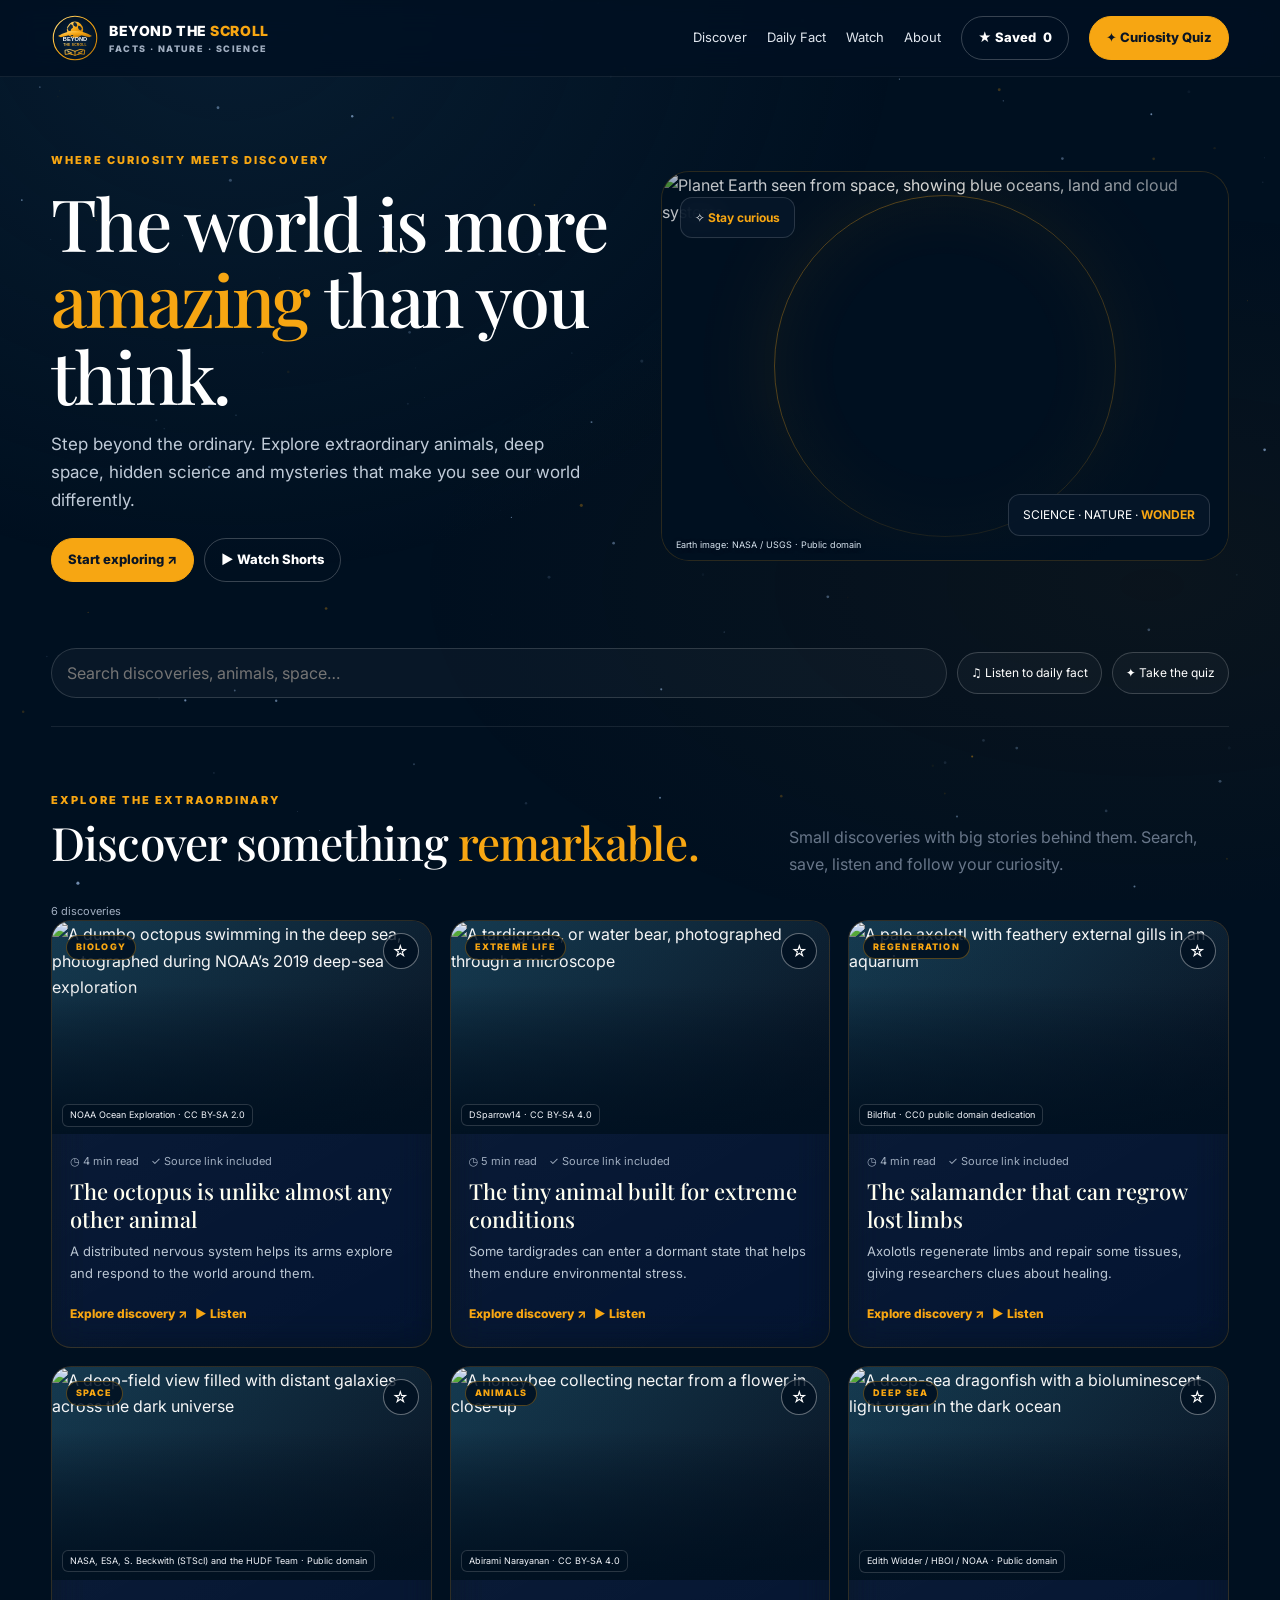
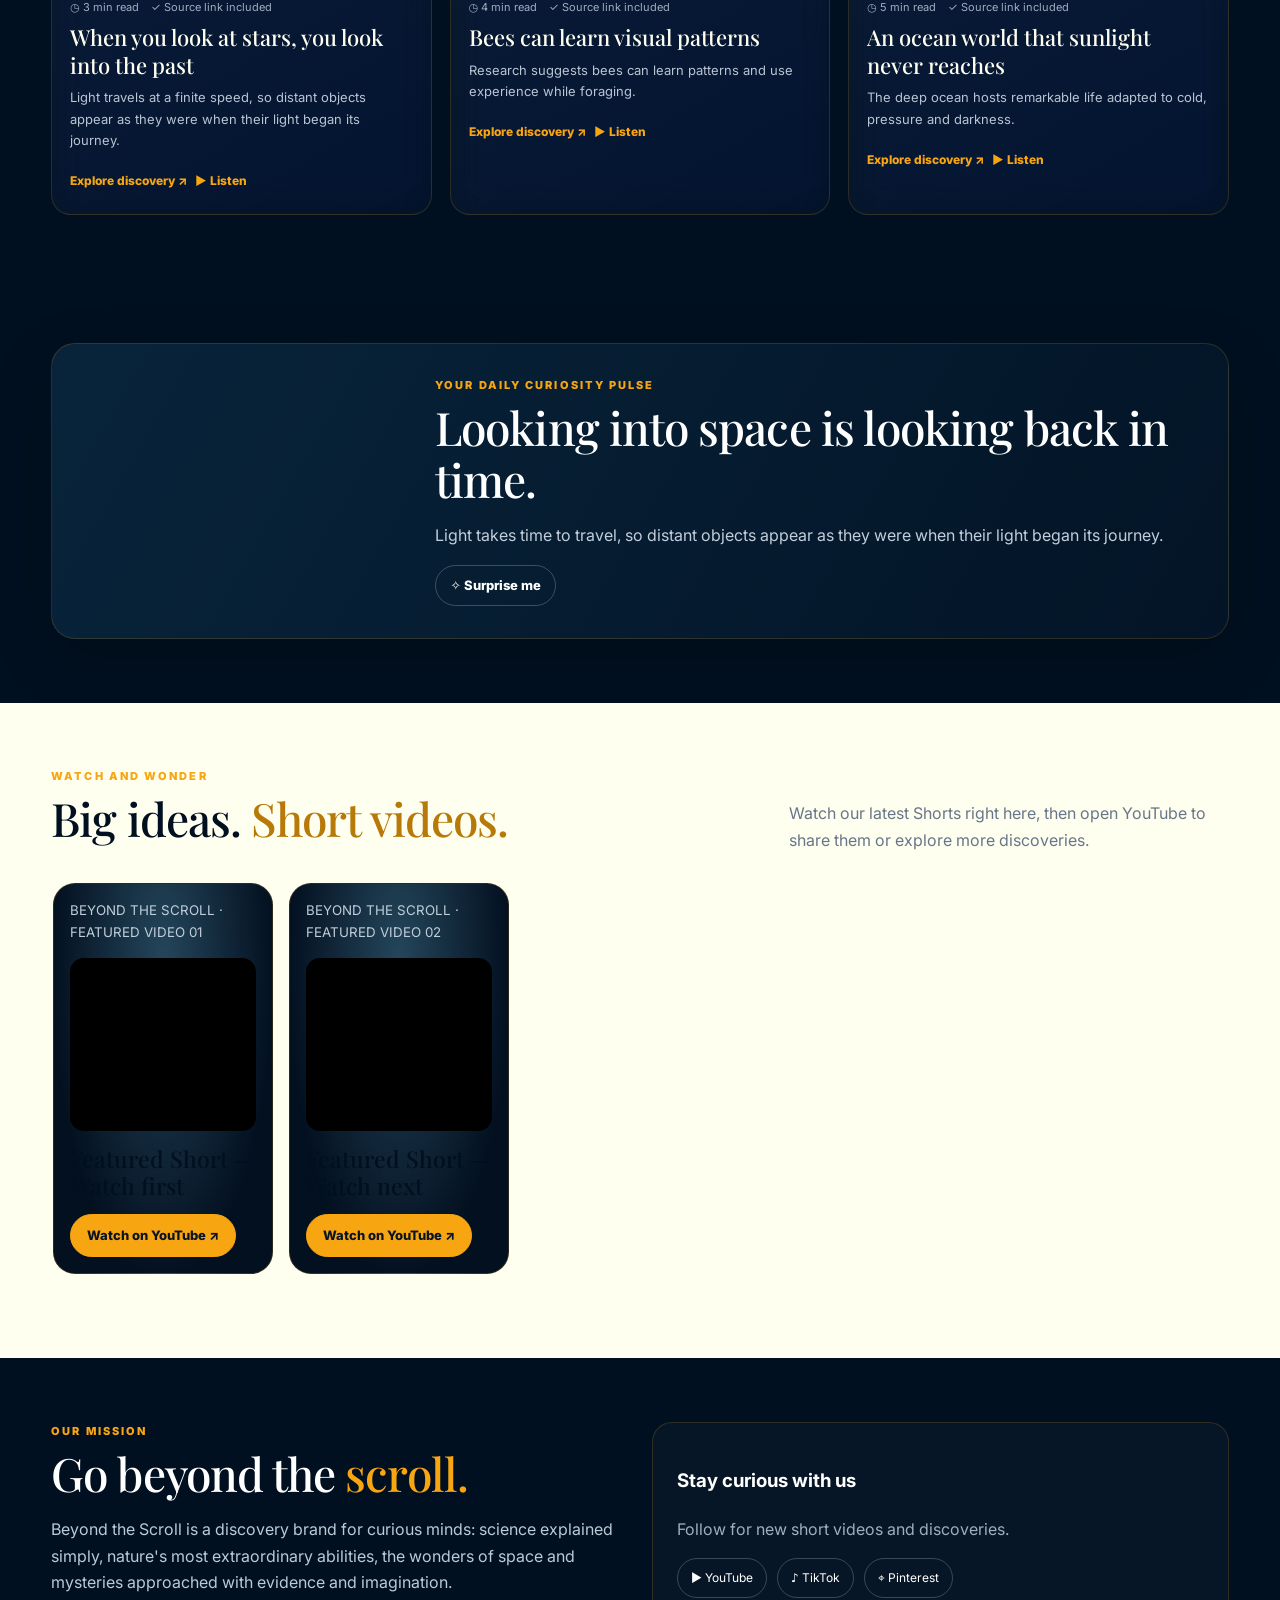
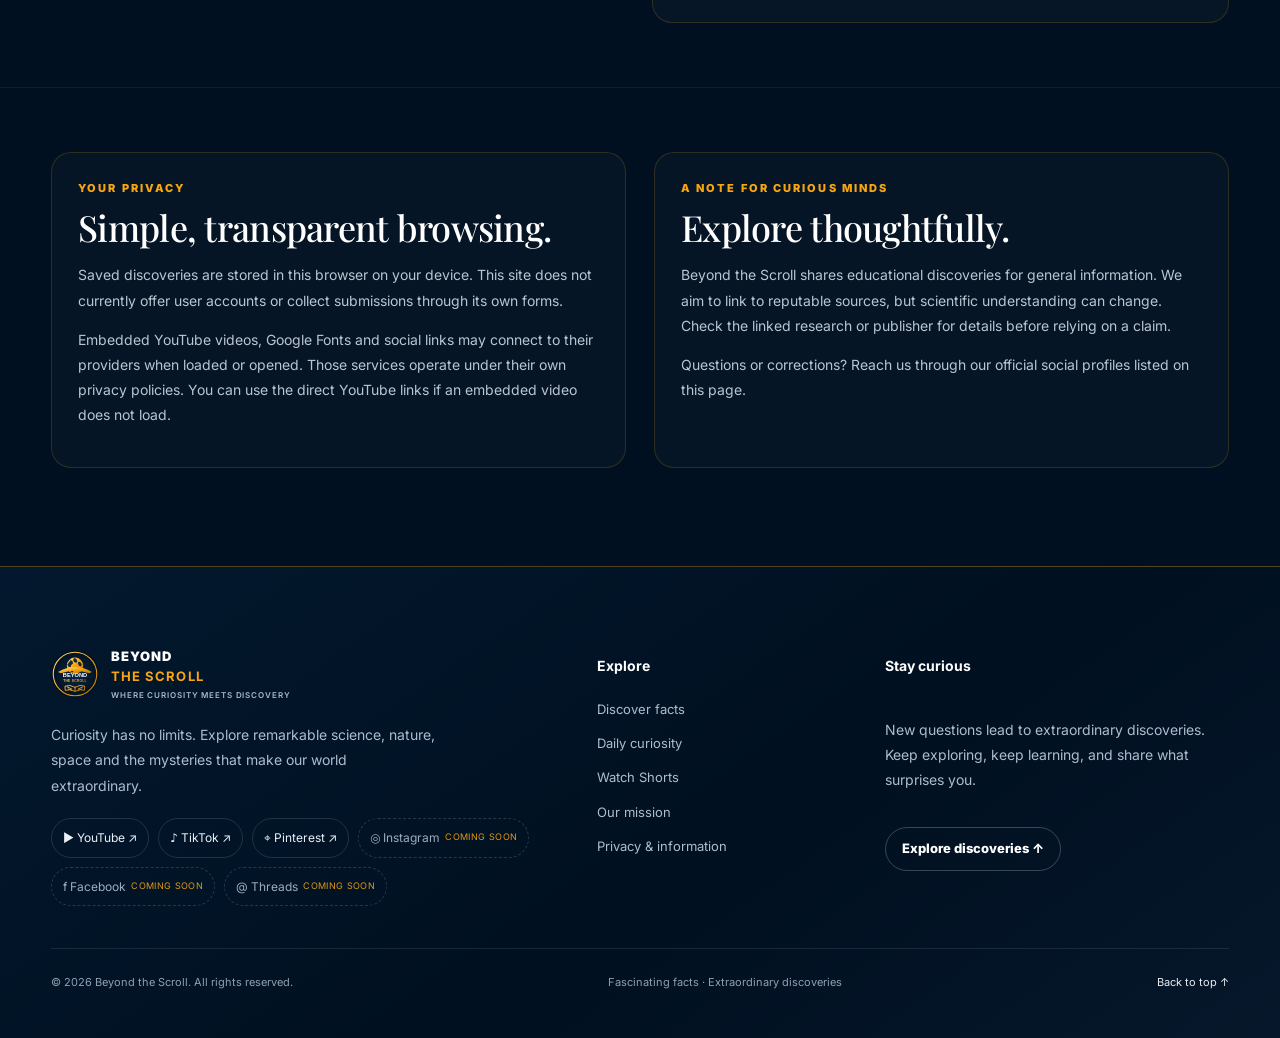
==== index.html @ 2fa3ca36 "Prepare responsive daily fact photo area" ====
<!doctype html>
<html lang="en"><head>
<meta charset="utf-8"><meta name="viewport" content="width=device-width,initial-scale=1">
<meta name="theme-color" content="#001020"><meta name="description" content="Beyond the Scroll — cinematic discoveries in science, space, nature, animals and mysteries. Where curiosity meets discovery.">
<meta property="og:title" content="Beyond the Scroll | Where Curiosity Meets Discovery"><meta property="og:description" content="Discover extraordinary facts about science, space, nature and the hidden wonders of our world."><meta property="og:type" content="website"><meta property="og:url" content="https://beyond-the-scroll.vercel.app/"><meta name="twitter:card" content="summary"><meta name="twitter:title" content="Beyond the Scroll | Where Curiosity Meets Discovery"><meta name="twitter:description" content="Discover extraordinary facts about science, space, nature and the hidden wonders of our world."><link rel="canonical" href="https://beyond-the-scroll.vercel.app/">
<title>Beyond the Scroll — Where Curiosity Meets Discovery</title><link rel="icon" type="image/svg+xml" href="/logo.svg"><link rel="preconnect" href="https://fonts.googleapis.com"><link rel="preconnect" href="https://fonts.gstatic.com" crossorigin><link href="https://fonts.googleapis.com/css2?family=Inter:wght@400;500;600;700;800&family=Playfair+Display:wght@500;600;700&display=swap" rel="stylesheet"><link rel="stylesheet" href="/styles.css">
</head><body><a class="skip" href="#main">Skip to content</a>
<header class="site-header"><div class="wrap"><nav class="nav" aria-label="Main navigation"><a class="brand" href="#top" aria-label="Beyond the Scroll home"><img src="/logo.svg" alt="" width="48" height="48"><span>BEYOND THE <span class="gold">SCROLL</span><small>FACTS · NATURE · SCIENCE</small></span></a><button id="menuBtn" class="menu-btn" aria-controls="navlinks" aria-expanded="false" aria-label="Toggle navigation">☰ Menu</button><div class="navlinks" id="navlinks"><a href="#discover">Discover</a><a href="#daily-fact">Daily Fact</a><a href="#watch">Watch</a><a href="#about">About</a><button class="btn ghost" id="savedBtn">★ Saved <span id="savedCount">0</span></button><button class="btn" id="quizBtn">✦ Curiosity Quiz</button></div></nav></div></header>
<main id="main"><section class="wrap hero" id="top"><div><div class="eyebrow">Where curiosity meets discovery</div><h1>The world is more <span class="gold">amazing</span> than you think.</h1><p>Step beyond the ordinary. Explore extraordinary animals, deep space, hidden science and mysteries that make you see our world differently.</p><div class="actions"><a class="btn" href="#discover">Start exploring ↗</a><a class="btn ghost" href="https://www.youtube.com/@DiscoverBeyondScroll" target="_blank" rel="noopener">▶ Watch Shorts</a></div></div><div class="hero-art" aria-label="Earth viewed from space, with blue oceans and swirling white clouds"><img class="hero-earth" src="https://d9-wret.s3.us-west-2.amazonaws.com/assets/palladium/production/s3fs-public/thumbnails/image/NASA_Earth.jpg" alt="Planet Earth seen from space, showing blue oceans, land and cloud systems" fetchpriority="high" decoding="async"><span class="hero-credit">Earth image: NASA / USGS · Public domain</span><span class="float-label one">✧ <b>Stay curious</b></span><span class="float-label two">SCIENCE · NATURE · <b>WONDER</b></span></div></section>
<section class="wrap toolbar" aria-label="Discovery tools"><label class="search"><input id="searchInput" type="search" placeholder="Search discoveries, animals, space…" aria-label="Search discoveries"></label><button id="dailyAudio" type="button">♫ Listen to daily fact</button><button id="toolbarQuiz" type="button" onclick="document.getElementById('quizBtn').click()">✦ Take the quiz</button></section>
<section class="section" id="discover"><div class="wrap"><div class="section-head"><div><div class="eyebrow">Explore the extraordinary</div><h2>Discover something <span class="gold">remarkable.</span></h2></div><p>Small discoveries with big stories behind them. Search, save, listen and follow your curiosity.</p></div><div class="meta" id="resultCount" aria-live="polite"></div><div class="cards" id="cards"></div></div></section>
<section class="section" id="daily-fact"><div class="wrap"><div class="factbox"><div class="fact-icon daily-fact-media" id="factIcon" aria-label="Daily fact image"></div><div><div class="eyebrow">Your daily curiosity pulse</div><h2 id="factTitle">Looking into space is looking back in time.</h2><p id="factText">Light takes time to travel, so distant objects appear as they were when their light began its journey.</p><button class="btn ghost" id="newFact">✧ Surprise me</button></div></div></div></section>
<section class="section light" id="watch"><div class="wrap"><div class="section-head"><div><div class="eyebrow">Watch and wonder</div><h2>Big ideas. <span style="color:#b77908">Short videos.</span></h2></div><p>Watch our latest Shorts right here, then open YouTube to share them or explore more discoveries.</p></div><div class="reel featured-videos">
  <article class="reel-card video-embed-card">
    <small>BEYOND THE SCROLL · FEATURED VIDEO 01</small>
    <div class="video-frame"><iframe src="https://www.youtube-nocookie.com/embed/7W2ADO_2GOA" title="Beyond the Scroll — first featured Short" loading="lazy" allow="accelerometer; autoplay; clipboard-write; encrypted-media; gyroscope; picture-in-picture; web-share" referrerpolicy="strict-origin-when-cross-origin" allowfullscreen></iframe></div>
    <strong>Featured Short — Watch first</strong>
    <a class="btn" href="https://youtube.com/shorts/7W2ADO_2GOA" target="_blank" rel="noopener noreferrer">Watch on YouTube ↗</a>
  </article>
  <article class="reel-card video-embed-card">
    <small>BEYOND THE SCROLL · FEATURED VIDEO 02</small>
    <div class="video-frame"><iframe src="https://www.youtube-nocookie.com/embed/JoDWPM46bw0" title="Beyond the Scroll — second featured Short" loading="lazy" allow="accelerometer; autoplay; clipboard-write; encrypted-media; gyroscope; picture-in-picture; web-share" referrerpolicy="strict-origin-when-cross-origin" allowfullscreen></iframe></div>
    <strong>Featured Short — Watch next</strong>
    <a class="btn" href="https://youtube.com/shorts/JoDWPM46bw0" target="_blank" rel="noopener noreferrer">Watch on YouTube ↗</a>
  </article>
</div></div></section>
<section class="section" id="about"><div class="wrap about-grid"><div><div class="eyebrow">Our mission</div><h2>Go beyond the <span class="gold">scroll.</span></h2><p style="color:#bdc9d6">Beyond the Scroll is a discovery brand for curious minds: science explained simply, nature's most extraordinary abilities, the wonders of space and mysteries approached with evidence and imagination.</p></div><div class="glass-panel"><h3>Stay curious with us</h3><p style="color:#a0aec0">Follow for new short videos and discoveries.</p><div class="socials"><a href="https://www.youtube.com/@DiscoverBeyondScroll" target="_blank" rel="noopener">▶ YouTube</a><a href="https://www.tiktok.com/@beyondthe.scroll" target="_blank" rel="noopener">♪ TikTok</a><a href="https://www.pinterest.com/beyondthescrollofficial/" target="_blank" rel="noopener">⌖ Pinterest</a></div></div></div></section>
<section class="section policy-section" id="site-info">
  <div class="wrap policy-grid">
    <article>
      <div class="eyebrow">Your privacy</div>
      <h2>Simple, transparent browsing.</h2>
      <p>Saved discoveries are stored in this browser on your device. This site does not currently offer user accounts or collect submissions through its own forms.</p>
      <p>Embedded YouTube videos, Google Fonts and social links may connect to their providers when loaded or opened. Those services operate under their own privacy policies. You can use the direct YouTube links if an embedded video does not load.</p>
    </article>
    <article>
      <div class="eyebrow">A note for curious minds</div>
      <h2>Explore thoughtfully.</h2>
      <p>Beyond the Scroll shares educational discoveries for general information. We aim to link to reputable sources, but scientific understanding can change. Check the linked research or publisher for details before relying on a claim.</p>
      <p>Questions or corrections? Reach us through our official social profiles listed on this page.</p>
    </article>
  </div>
</section></main>
<footer class="site-footer" id="site-footer">
  <div class="wrap footer-main">
    <div class="footer-brand">
      <a class="brand footer-logo" href="#top" aria-label="Beyond the Scroll home"><img src="/logo.svg" alt="Beyond the Scroll logo" width="48" height="48"><span>BEYOND <b>THE SCROLL</b><small>WHERE CURIOSITY MEETS DISCOVERY</small></span></a>
      <p>Curiosity has no limits. Explore remarkable science, nature, space and the mysteries that make our world extraordinary.</p>
      <div class="socials footer-socials" aria-label="Beyond the Scroll social media">
        <a href="https://www.youtube.com/@DiscoverBeyondScroll" target="_blank" rel="noopener noreferrer" aria-label="Beyond the Scroll on YouTube">▶ YouTube ↗</a>
        <a href="https://www.tiktok.com/@beyondthe.scroll" target="_blank" rel="noopener noreferrer" aria-label="Beyond the Scroll on TikTok">♪ TikTok ↗</a>
        <a href="https://www.pinterest.com/beyondthescrollofficial/" target="_blank" rel="noopener noreferrer" aria-label="Beyond the Scroll on Pinterest">⌖ Pinterest ↗</a>
        <span class="social-coming" title="Official profile link still needs to be connected">◎ Instagram <small>Coming soon</small></span>
        <span class="social-coming" title="Official profile link still needs to be connected">f Facebook <small>Coming soon</small></span>
        <span class="social-coming" title="Official profile link still needs to be connected">@ Threads <small>Coming soon</small></span>
      </div>
    </div>
    <nav class="footer-links" aria-label="Footer navigation">
      <h3>Explore</h3>
      <a href="#discover">Discover facts</a><a href="#daily-fact">Daily curiosity</a><a href="#watch">Watch Shorts</a><a href="#about">Our mission</a><a href="#site-info">Privacy & information</a>
    </nav>
    <div class="footer-note">
      <h3>Stay curious</h3>
      <p>New questions lead to extraordinary discoveries. Keep exploring, keep learning, and share what surprises you.</p>
      <a class="btn ghost footer-cta" href="#discover">Explore discoveries ↑</a>
    </div>
  </div>
  <div class="wrap footer-bottom">
    <span>© <span id="year"></span> Beyond the Scroll. All rights reserved.</span>
    <span class="footer-tagline">Fascinating facts · Extraordinary discoveries</span>
    <a href="#top" class="back-top" aria-label="Back to top">Back to top ↑</a>
  </div>
</footer>
<div id="backdrop" class="drawer-backdrop" aria-hidden="true"></div>
<aside id="drawer" class="drawer" aria-hidden="true" role="dialog" aria-modal="true" aria-labelledby="drawerTitle"><button id="drawerClose" class="drawer-close" aria-label="Close discovery">✕</button><div class="eyebrow" id="drawerCategory"></div><h2 id="drawerTitle"></h2><div class="meta"><span id="drawerRead"></span><span>Research links included</span></div><div class="card-media" style="margin:20px 0;border-radius:16px"><span class="card-symbol" id="drawerSymbol"></span></div><p id="drawerLead"></p><p id="drawerBody"></p><button id="drawerListen" class="btn" onclick="document.querySelector('#drawer [data-listen]')?.click()">♫ Listen to article</button><details open><summary>Verified sources & further reading</summary><p>Source link: <a id="sourceLink" class="gold" href="#" target="_blank" rel="noopener noreferrer"><span id="sourceName"></span> ↗</a></p><p>Source links lead to established science or educational publishers. Verify specific claims against the linked source before republication.</p></details><h3>Related discoveries</h3><div id="related"></div></aside>
<aside id="savedDrawer" class="drawer" aria-hidden="true" role="dialog" aria-modal="true" aria-labelledby="savedHeading"><button id="savedClose" class="drawer-close" aria-label="Close saved discoveries">✕</button><div class="eyebrow">Your personal collection</div><h2 id="savedHeading">Saved discoveries</h2><div id="savedList"></div></aside>
<aside id="quiz" class="drawer" aria-hidden="true" role="dialog" aria-modal="true" aria-labelledby="quizQuestion"><button id="quizClose" class="drawer-close" aria-label="Close quiz">✕</button><div class="eyebrow" id="quizCount">QUESTION 1 OF 4</div><h2 id="quizQuestion">Test your curiosity</h2><div id="quizOptions" class="quiz-options"></div><p id="quizFeedback" aria-live="polite">Choose an answer.</p><button class="btn" id="quizNext">Next question</button></aside>
<div id="audioBar" class="audio-bar" role="region" aria-label="Audio narration controls"><button id="audioPlay" aria-label="Pause narration">Ⅱ</button><div class="audio-title" id="audioTitle">Narration<span id="audioStatus">Ready</span></div><label for="speed" class="meta">Speed</label><select id="speed" aria-label="Narration speed"><option value="1">1.0×</option><option value="1.25">1.25×</option><option value="1.5">1.5×</option><option value="2">2.0×</option></select><button id="audioStop" aria-label="Stop narration">■</button></div><div id="toast" class="toast" role="status" aria-live="polite"></div>
<script type="module" src="/js/app.js"></script></body></html>
---- styles.css ----
:root{color-scheme:dark;--canvas-dark:#001020;--canvas-surface:#03182e;--accent-gold:#f7a612;--gold-glow:rgba(247,166,18,.25);--text-primary:#fff;--text-secondary:#a0aec0;--text-ivory:#fffff0;--line:rgba(247,166,18,.17);--serif:"Playfair Display",Georgia,serif;--sans:Inter,"Plus Jakarta Sans",system-ui,sans-serif}*{box-sizing:border-box}html{scroll-behavior:smooth;scroll-padding-top:90px}body{margin:0;background:var(--canvas-dark);color:var(--text-primary);font:16px/1.65 var(--sans);min-width:320px}body:before{content:"";position:fixed;inset:0;pointer-events:none;background:radial-gradient(ellipse at 18% 0%,#12314a66,transparent 45%),radial-gradient(ellipse at 90% 65%,#4b310b22,transparent 45%);z-index:-1}a{color:inherit;text-decoration:none}button,input,select{font:inherit}button{cursor:pointer}button:focus-visible,a:focus-visible,input:focus-visible,select:focus-visible{outline:2px solid var(--accent-gold);outline-offset:3px}.wrap{width:min(1180px,92%);margin-inline:auto}.skip{position:absolute;top:-60px;left:12px;z-index:999;background:var(--accent-gold);color:#001020;padding:8px 12px;border-radius:8px}.skip:focus{top:10px}.site-header{position:sticky;top:0;z-index:50;background:#001020d9;backdrop-filter:blur(16px) saturate(160%);border-bottom:1px solid #ffffff13}.nav{display:flex;align-items:center;justify-content:space-between;gap:18px;min-height:76px}.brand{display:flex;align-items:center;gap:10px;min-width:0;font-weight:850;letter-spacing:.04em;font-size:14px}.brand img{width:48px;height:48px;object-fit:contain;border-radius:50%}.brand small{display:block;font-size:9px;color:var(--text-secondary);letter-spacing:.16em}.navlinks{display:flex;align-items:center;gap:20px;font-size:13px;color:#e0e7ef}.navlinks a:hover{color:var(--accent-gold)}.btn{border:1px solid var(--accent-gold);border-radius:999px;padding:10px 16px;background:var(--accent-gold);color:#091525;font-weight:800;font-size:13px;display:inline-flex;align-items:center;justify-content:center;gap:7px}.btn.ghost{background:transparent;color:var(--text-primary);border-color:#ffffff38}.menu-btn{display:none;background:transparent;color:white;border:1px solid #ffffff40;border-radius:10px;padding:8px 11px}.hero{display:grid;grid-template-columns:1fr 1fr;align-items:center;gap:42px;padding:74px 0 48px}.eyebrow{color:var(--accent-gold);text-transform:uppercase;letter-spacing:.19em;font-size:11px;font-weight:850}.hero h1{font:500 clamp(42px,6vw,72px)/1.06 var(--serif);letter-spacing:-.03em;margin:15px 0}.gold{color:var(--accent-gold)}.hero p{color:#c0cbd8;max-width:540px;font-size:17px}.actions{display:flex;gap:10px;flex-wrap:wrap;margin-top:24px}.hero-art{position:relative;min-height:390px;border:1px solid var(--line);border-radius:28px;overflow:hidden;background:linear-gradient(145deg,#06182b,#0b2a3d 50%,#231b10);display:grid;place-items:center;isolation:isolate}.hero-art:before{content:"";position:absolute;width:340px;aspect-ratio:1;border:1px solid #f7a61266;border-radius:50%;box-shadow:0 0 90px #f7a61219,inset 0 0 70px #f7a61212}.hero-art img{position:absolute;width:100%;height:100%;object-fit:cover;opacity:.62;mix-blend-mode:screen}.planet{position:relative;width:190px;aspect-ratio:1;border-radius:50%;background:radial-gradient(circle at 30% 24%,#fff4c3,#f7a612 17%,#744b19 47%,#061020 75%);box-shadow:0 0 90px #f7a61245,inset -30px -18px 45px #000b}.float-label{position:absolute;padding:10px 14px;background:#061729dd;border:1px solid #ffffff25;border-radius:12px;font-size:12px;backdrop-filter:blur(12px)}.float-label b{color:var(--accent-gold)}.float-label.one{left:18px;top:25px}.float-label.two{right:18px;bottom:25px}.toolbar{display:flex;gap:10px;flex-wrap:wrap;align-items:center;padding:18px 0 28px;border-bottom:1px solid #ffffff16}.search{flex:1;min-width:190px;position:relative}.search input{width:100%;border:1px solid #ffffff26;background:#ffffff08;color:white;border-radius:999px;padding:11px 15px}.toolbar button{border:1px solid #ffffff30;background:#ffffff08;color:white;border-radius:999px;padding:10px 13px;font-size:12px}.toolbar button:hover{border-color:var(--accent-gold)}.section{padding:64px 0}.section.light{background:var(--text-ivory);color:var(--canvas-dark)}.section-head{display:flex;justify-content:space-between;align-items:end;gap:22px;margin-bottom:25px}.section h2,.section-head h2{font:500 clamp(30px,4vw,46px)/1.13 var(--serif);letter-spacing:-.02em;margin:8px 0}.section-head p{max-width:440px;color:#687689;margin:0}.cards{display:grid;grid-template-columns:repeat(3,minmax(0,1fr));gap:18px}.card{min-width:0;overflow:hidden;border:1px solid var(--line);border-radius:20px;background:linear-gradient(150deg,#ffffff0c,#ffffff03);backdrop-filter:blur(16px) saturate(180%);transition:transform .25s,border-color .25s,box-shadow .25s;position:relative}.card:hover{transform:translateY(-5px);border-color:var(--accent-gold);box-shadow:0 18px 55px #0005,0 0 25px #f7a61212}.card-media{aspect-ratio:16/9;position:relative;overflow:hidden;background:linear-gradient(135deg,#163c52,#091322);display:grid;place-items:center}.card-media img{width:100%;height:100%;object-fit:cover;transition:transform .55s;position:absolute;inset:0}.card:hover .card-media img{transform:scale(1.05)}.card-media:after{content:"";position:absolute;inset:30% 0 0;background:linear-gradient(transparent,#001020a8);pointer-events:none}.card-symbol{font-size:58px;filter:drop-shadow(0 0 22px #f7a61235)}.pill{position:absolute;left:14px;top:14px;z-index:2;background:#001020d9;color:var(--accent-gold);border:1px solid #f7a61255;border-radius:999px;padding:4px 9px;font-size:9px;letter-spacing:.13em;font-weight:850}.bookmark{position:absolute;right:12px;top:12px;z-index:3;width:36px;height:36px;border-radius:50%;border:1px solid #ffffff60;background:#001020c9;color:white}.bookmark[aria-pressed=true]{background:var(--accent-gold);color:#001020;border-color:var(--accent-gold)}.card-body{padding:18px}.meta{display:flex;gap:12px;flex-wrap:wrap;color:var(--text-secondary);font-size:11px}.card h3{font:500 22px/1.25 var(--serif);margin:8px 0;color:var(--text-ivory)}.card p{font-size:13px;color:#b9c5d2;margin:0 0 15px}.card-actions{display:flex;gap:8px;flex-wrap:wrap}.text-btn{border:0;background:transparent;color:var(--accent-gold);font-weight:800;font-size:12px;padding:5px 0}.factbox{display:grid;grid-template-columns:.6fr 1.4fr;gap:25px;align-items:center;padding:32px;border-radius:24px;border:1px solid var(--line);background:linear-gradient(120deg,#08243b,#031426);box-shadow:0 20px 60px #0003}.fact-icon{font-size:72px;text-align:center}.factbox p{color:#c2cedb}.factbox button{border:1px solid #ffffff45;background:transparent;color:white;padding:9px 14px;border-radius:999px}.reel{display:flex;gap:16px;overflow-x:auto;padding:5px 2px 20px;scroll-snap-type:x mandatory;scrollbar-color:var(--accent-gold) #ffffff12}.reel-card{scroll-snap-align:start;flex:0 0 220px;aspect-ratio:9/16;border-radius:22px;border:1px solid var(--line);background:radial-gradient(ellipse at 50% 20%,#24465b,#031020 72%);position:relative;overflow:hidden;padding:16px;display:flex;flex-direction:column;justify-content:space-between}.reel-card .big{font-size:58px;text-align:center;margin:auto}.reel-card small{color:#c1cedb}.reel-card strong{font:500 23px/1.2 var(--serif)}.reel-card .btn{align-self:flex-start}.about-grid{display:grid;grid-template-columns:1fr 1fr;gap:24px}.glass-panel{border:1px solid var(--line);background:#ffffff07;border-radius:20px;padding:24px}.socials{display:flex;gap:10px;flex-wrap:wrap}.socials a{border:1px solid #ffffff35;border-radius:999px;padding:9px 13px;font-size:12px}.socials a:hover{border-color:var(--accent-gold);color:var(--accent-gold)}footer{border-top:1px solid #ffffff18;padding:24px 0;color:var(--text-secondary);font-size:12px}.foot{display:flex;justify-content:space-between;gap:15px;flex-wrap:wrap}.drawer-backdrop{position:fixed;inset:0;background:#0009;z-index:90;opacity:0;pointer-events:none;transition:opacity .2s}.drawer-backdrop.open{opacity:1;pointer-events:auto}.drawer{position:fixed;z-index:100;top:0;right:0;bottom:0;width:min(680px,100%);background:#031426;border-left:1px solid var(--line);overflow:auto;padding:24px;transform:translateX(102%);transition:transform .28s}.drawer.open{transform:translateX(0)}.drawer-close{float:right;border:1px solid #ffffff35;border-radius:50%;background:transparent;color:white;width:38px;height:38px}.drawer h2{font:500 clamp(30px,4vw,42px)/1.15 var(--serif)}.drawer img{width:100%;max-height:280px;object-fit:cover;border-radius:16px}.drawer p{color:#c4cfdb}.drawer details{border-top:1px solid #ffffff20;padding:14px 0}.drawer summary{color:var(--accent-gold);cursor:pointer;font-weight:800}.audio-bar{position:fixed;z-index:60;bottom:12px;left:50%;transform:translateX(-50%);width:min(650px,94%);display:none;gap:10px;align-items:center;padding:12px;background:#03182ef2;border:1px solid var(--line);border-radius:16px;box-shadow:0 10px 40px #0008;backdrop-filter:blur(18px)}.audio-bar.visible{display:flex}.audio-bar button,.audio-bar select{background:#ffffff0c;color:white;border:1px solid #ffffff30;border-radius:9px;padding:7px}.audio-title{flex:1;min-width:0;font-size:12px}.audio-title span{display:block;color:var(--text-secondary);font-size:10px}.quiz-options{display:grid;gap:10px;margin:18px 0}.quiz-options button{text-align:left;border:1px solid #ffffff30;border-radius:12px;padding:12px;background:#ffffff08;color:white}.quiz-options button:hover,.quiz-options button.correct{border-color:#53d69a}.quiz-options button.wrong{border-color:#ff7e7e}.empty{grid-column:1/-1;padding:24px;text-align:center;color:var(--text-secondary)}.toast{position:fixed;z-index:120;bottom:90px;left:50%;transform:translateX(-50%);background:var(--accent-gold);color:#081525;padding:10px 16px;border-radius:999px;font-size:12px;font-weight:800;display:none}.toast.show{display:block}@media(min-width:1000px){.card.wide{grid-column:span 2;display:grid;grid-template-columns:1.05fr 1fr}.card.wide .card-media{height:100%;aspect-ratio:auto;min-height:280px}}@media(max-width:800px){.navlinks{display:none}.navlinks.open{display:flex;position:absolute;top:70px;left:4%;right:4%;background:#03182e;border:1px solid var(--line);border-radius:16px;padding:18px;flex-direction:column;align-items:stretch;box-shadow:0 20px 40px #0008}.menu-btn{display:block}.hero{grid-template-columns:1fr;padding-top:44px;gap:25px}.hero-art{min-height:300px}.cards{grid-template-columns:repeat(2,minmax(0,1fr))}.section{padding:48px 0}.section-head{display:block}.section-head p{margin-top:12px}.about-grid{grid-template-columns:1fr}}@media(max-width:540px){.brand img{width:40px;height:40px}.brand{font-size:12px}.brand small{font-size:8px}.hero h1{font-size:44px}.hero-art{min-height:260px}.planet{width:145px}.hero-art:before{width:250px}.cards{grid-template-columns:1fr}.card h3{font-size:23px}.factbox{grid-template-columns:1fr;padding:22px}.fact-icon{font-size:54px}.toolbar{align-items:stretch}.search{flex-basis:100%}.audio-bar{gap:6px;padding:8px}.audio-title{font-size:10px}.audio-bar select{max-width:75px}.drawer{padding:18px}}@media(prefers-reduced-motion:reduce){*,*:before,*:after{scroll-behavior:auto!important;animation:none!important;transition:none!important}}
/* Premium responsive footer */
.site-footer{position:relative;z-index:1;margin-top:34px;background:linear-gradient(145deg,#03182e 0%,#001020 58%,#06172b 100%);border-top:1px solid rgba(247,166,18,.32);color:#d7e0eb}
.footer-main{display:grid;grid-template-columns:1.45fr .7fr 1fr;gap:48px;padding-top:56px;padding-bottom:42px}
.footer-logo{display:inline-flex;align-items:center;gap:12px;text-decoration:none;color:#fff}
.footer-logo img{width:48px;height:48px;object-fit:contain}
.footer-logo span{display:flex;flex-direction:column;font-weight:900;letter-spacing:.08em;font-size:13px;line-height:1.5}
.footer-logo b{color:var(--accent-gold,#f7a612)}
.footer-logo small{font-size:8px;letter-spacing:.11em;color:#aab8c8;font-weight:600;margin-top:3px}
.footer-brand>p,.footer-note p{max-width:390px;color:#aebdce;line-height:1.8;font-size:14px;margin:18px 0}
.footer-socials{display:flex;flex-wrap:wrap;gap:9px;margin-top:20px}
.footer-socials a{font-size:12px;padding:9px 11px;border:1px solid #ffffff20;border-radius:999px;color:#eaf0f7;text-decoration:none;transition:border-color .2s,background .2s}
.footer-socials a:hover{border-color:var(--accent-gold,#f7a612);background:#f7a61212}
.footer-links,.footer-note{display:flex;flex-direction:column;align-items:flex-start;gap:13px}
.footer-links h3,.footer-note h3{font-size:14px;margin:7px 0 8px;color:#fff}
.footer-links a{font-size:13px;color:#aebdce;text-decoration:none}
.footer-links a:hover,.back-top:hover{color:var(--accent-gold,#f7a612)}
.footer-note .footer-cta{margin-top:4px}
.footer-bottom{border-top:1px solid #ffffff17;min-height:66px;display:flex;align-items:center;justify-content:space-between;gap:18px;padding-top:16px;padding-bottom:16px;font-size:11px;color:#8fa0b3}
.back-top{color:#e8edf4;text-decoration:none;white-space:nowrap}
@media(max-width:800px){.footer-main{grid-template-columns:1fr 1fr;gap:32px;padding-top:42px}.footer-brand{grid-column:1/-1}.footer-note{max-width:440px}}
@media(max-width:540px){.footer-main{grid-template-columns:1fr;gap:28px;padding-top:34px}.footer-brand{grid-column:auto}.footer-bottom{align-items:flex-start;flex-direction:column;gap:9px;padding-top:18px;padding-bottom:18px}.footer-tagline{display:none}.footer-socials a{font-size:11px}}

.footer-socials .social-coming{display:inline-flex;flex-wrap:wrap;align-items:center;gap:5px;font-size:12px;padding:9px 11px;border:1px dashed #ffffff2c;border-radius:999px;color:#aebdce;opacity:.9;cursor:default}.footer-socials .social-coming small{font-size:9px;text-transform:uppercase;letter-spacing:.04em;color:var(--accent-gold,#f7a612)}

/* Featured YouTube Shorts */
.featured-videos{grid-template-columns:repeat(2,minmax(0,1fr));align-items:start}.video-embed-card{min-width:0;overflow:hidden}.video-frame{width:100%;aspect-ratio:9/16;max-height:560px;background:#000;border-radius:14px;overflow:hidden;margin:14px 0}.video-frame iframe{width:100%;height:100%;border:0;display:block}.video-embed-card .btn{margin-top:14px;display:inline-flex}@media(max-width:680px){.featured-videos{grid-template-columns:minmax(0,1fr)}.video-frame{max-height:520px}}

/* Privacy and site information section */
.policy-grid{display:grid;grid-template-columns:1fr 1fr;gap:28px}.policy-grid article{padding:26px;border:1px solid var(--line);border-radius:20px;background:#ffffff06}.policy-grid h2{font:500 clamp(25px,3vw,36px)/1.15 var(--serif);margin:10px 0 14px}.policy-grid p{color:#b9c5d2;font-size:14px;line-height:1.8}.policy-section{border-top:1px solid #ffffff10}@media(max-width:680px){.policy-grid{grid-template-columns:1fr}.policy-grid article{padding:20px}}

/* Real scientific imagery: preserve existing brand/logo styling */
.hero-art{background:#001020}.hero-art:before{z-index:1;pointer-events:none}.hero-art .hero-earth{position:absolute;inset:0;width:100%;height:100%;object-fit:cover;opacity:1;mix-blend-mode:normal;filter:saturate(.92) contrast(1.04)}.hero-art:after{content:"";position:absolute;inset:0;background:linear-gradient(90deg,rgba(0,16,32,.22),rgba(0,16,32,.08) 48%,rgba(0,16,32,.56)),linear-gradient(0deg,rgba(0,16,32,.82),transparent 42%,rgba(0,16,32,.08));z-index:1;pointer-events:none}.hero-art .float-label,.hero-art .hero-credit{z-index:2}.hero-art .hero-credit{position:absolute;left:14px;bottom:7px;color:#d7e4ef;font-size:9px;text-shadow:0 1px 4px #001020}.card-media{isolation:isolate}.card-media .discovery-photo{position:absolute;inset:0;width:100%;height:100%;object-fit:cover;display:block;z-index:0;transition:transform .55s;loading:lazy}.card:hover .card-media .discovery-photo{transform:scale(1.045)}.card-media .image-shade{position:absolute;inset:0;z-index:1;background:linear-gradient(0deg,rgba(0,16,32,.82),rgba(0,16,32,.04) 70%);pointer-events:none}.card-media .pill,.card-media .bookmark{z-index:3}.card-media .image-credit{position:absolute;left:10px;bottom:8px;z-index:2;max-width:calc(100% - 20px);font-size:9px;line-height:1.35;color:#f2f6fb;background:rgba(0,16,32,.76);border:1px solid rgba(255,255,255,.16);padding:4px 7px;border-radius:6px;text-decoration:none;backdrop-filter:blur(8px)}.card-media .image-credit:hover{text-decoration:underline;color:#fff}.drawer .card-media:has(img){aspect-ratio:16/9}.drawer .card-media img{display:block}
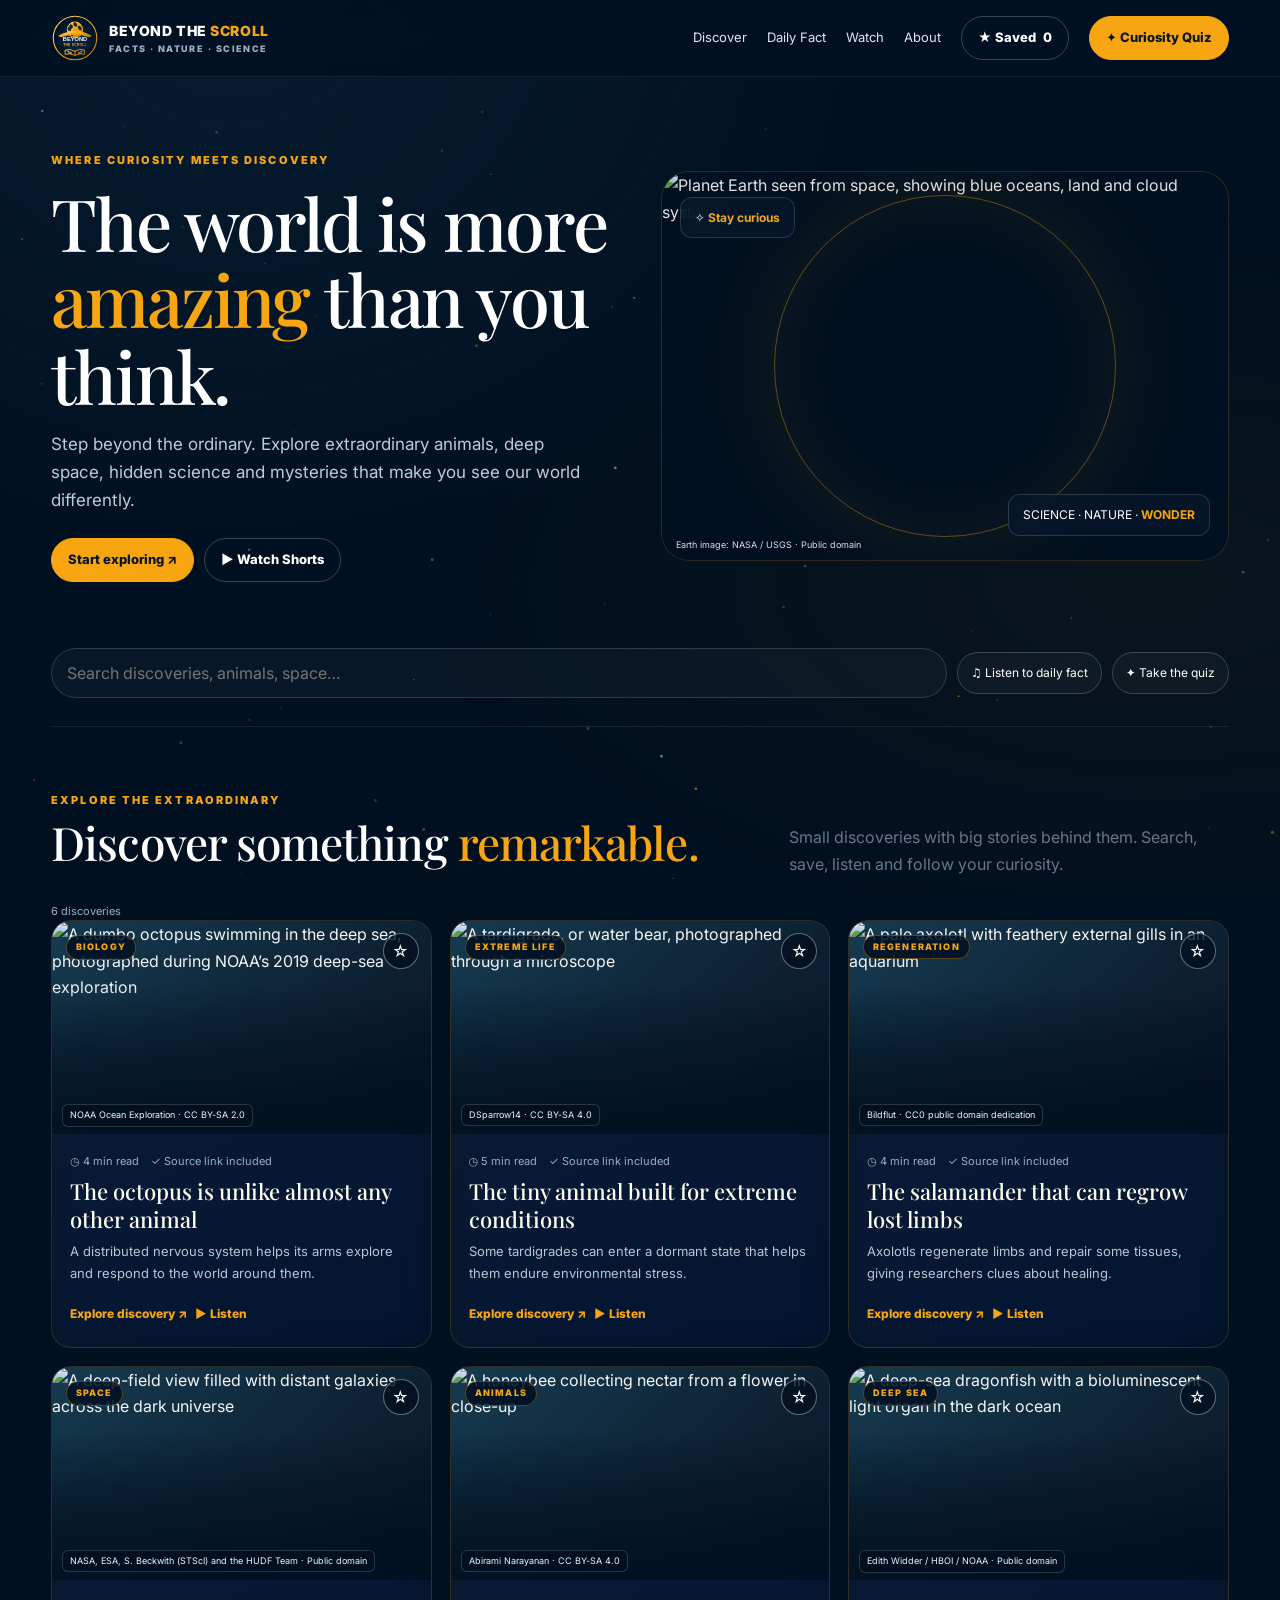
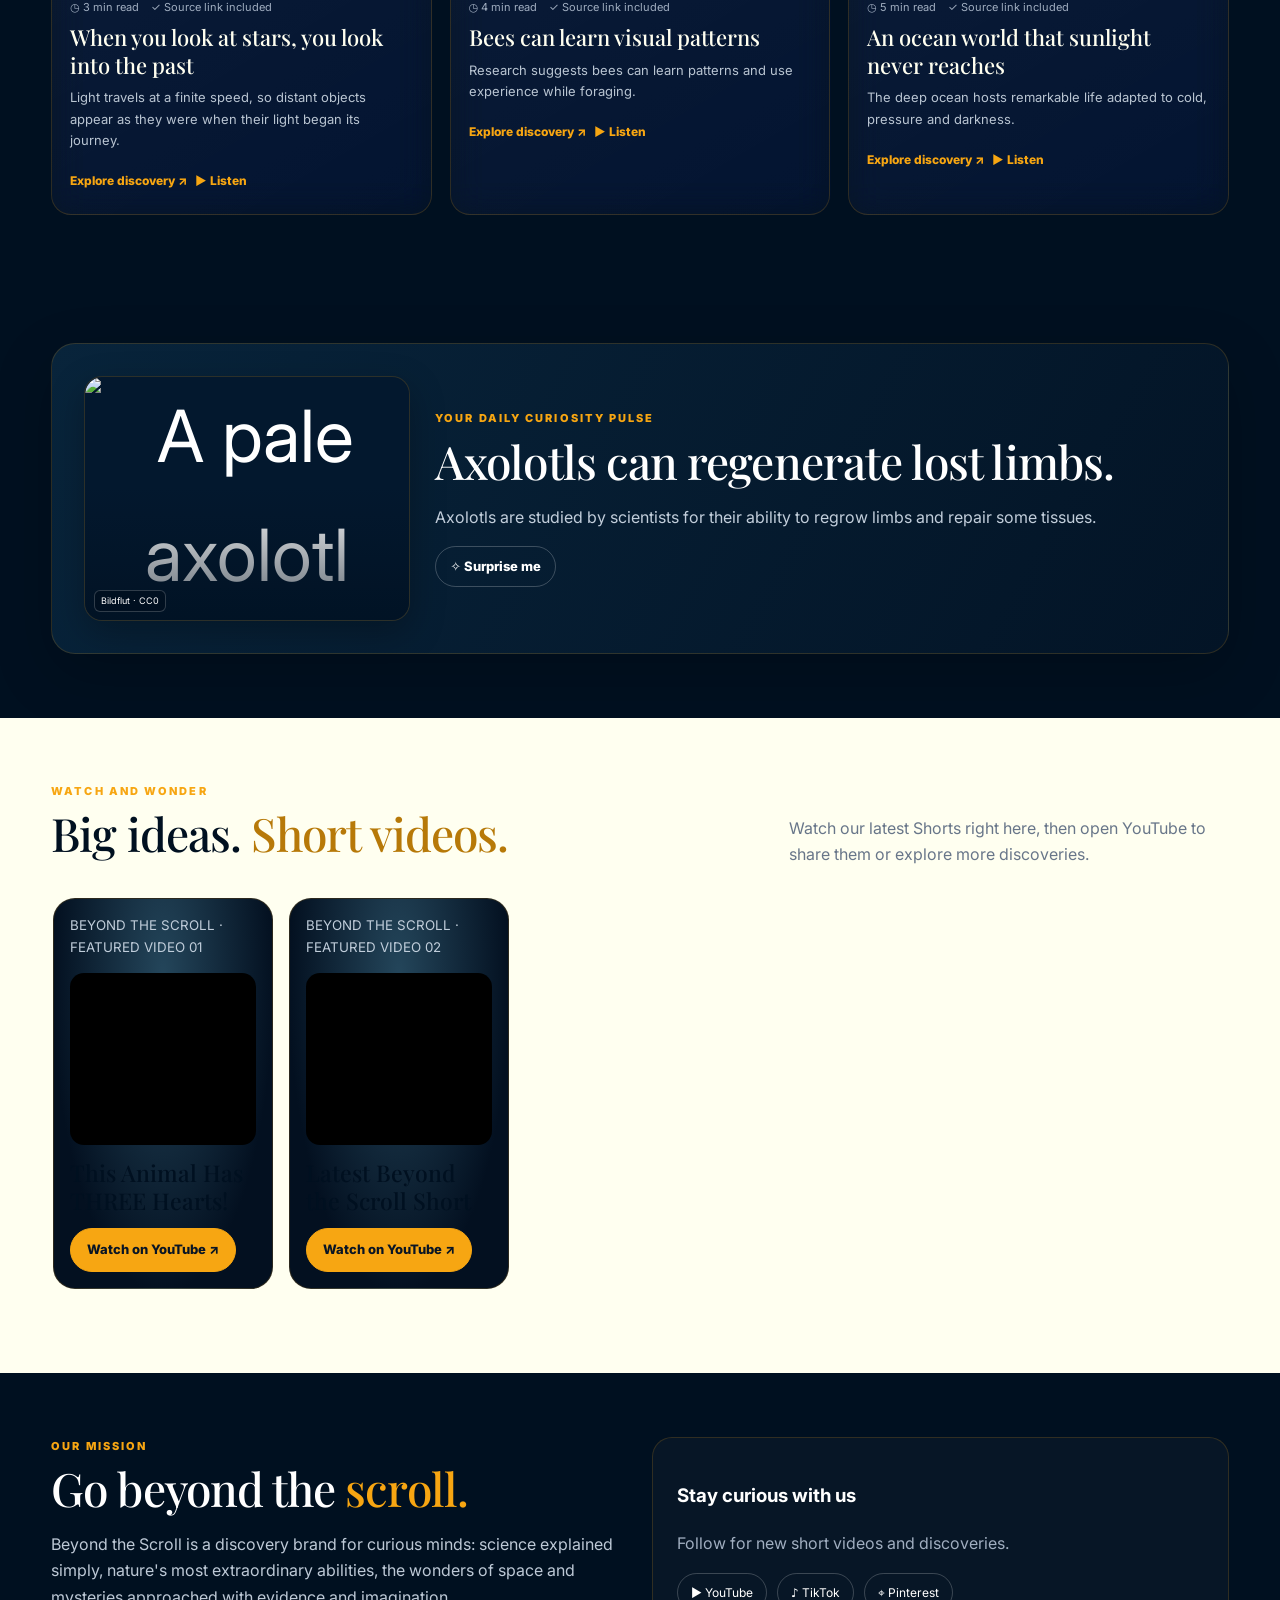
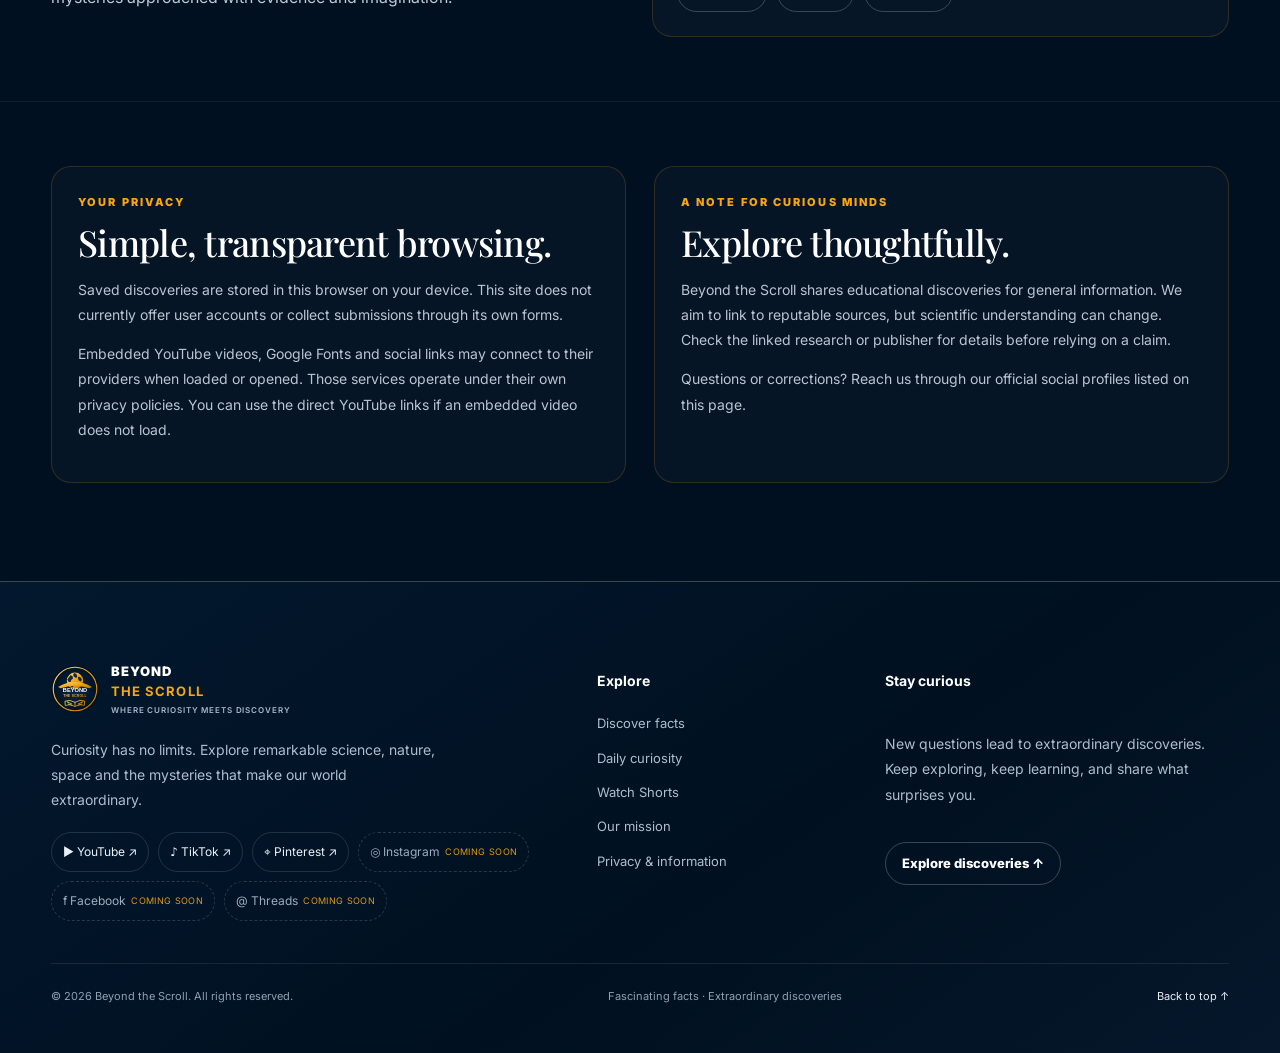
==== commit 9215b5fc: "Label both featured YouTube Shorts clearly" ====
--- a/index.html
+++ b/index.html
@@ -13,14 +13,14 @@
 <section class="section light" id="watch"><div class="wrap"><div class="section-head"><div><div class="eyebrow">Watch and wonder</div><h2>Big ideas. <span style="color:#b77908">Short videos.</span></h2></div><p>Watch our latest Shorts right here, then open YouTube to share them or explore more discoveries.</p></div><div class="reel featured-videos">
   <article class="reel-card video-embed-card">
     <small>BEYOND THE SCROLL · FEATURED VIDEO 01</small>
-    <div class="video-frame"><iframe src="https://www.youtube-nocookie.com/embed/7W2ADO_2GOA" title="Beyond the Scroll — first featured Short" loading="lazy" allow="accelerometer; autoplay; clipboard-write; encrypted-media; gyroscope; picture-in-picture; web-share" referrerpolicy="strict-origin-when-cross-origin" allowfullscreen></iframe></div>
-    <strong>Featured Short — Watch first</strong>
+    <div class="video-frame"><iframe src="https://www.youtube.com/embed/7W2ADO_2GOA" title="This Animal Has THREE Hearts!" loading="lazy" allow="accelerometer; autoplay; clipboard-write; encrypted-media; gyroscope; picture-in-picture; web-share" referrerpolicy="strict-origin-when-cross-origin" allowfullscreen></iframe></div>
+    <strong>This Animal Has THREE Hearts!</strong>
     <a class="btn" href="https://youtube.com/shorts/7W2ADO_2GOA" target="_blank" rel="noopener noreferrer">Watch on YouTube ↗</a>
   </article>
   <article class="reel-card video-embed-card">
     <small>BEYOND THE SCROLL · FEATURED VIDEO 02</small>
-    <div class="video-frame"><iframe src="https://www.youtube-nocookie.com/embed/JoDWPM46bw0" title="Beyond the Scroll — second featured Short" loading="lazy" allow="accelerometer; autoplay; clipboard-write; encrypted-media; gyroscope; picture-in-picture; web-share" referrerpolicy="strict-origin-when-cross-origin" allowfullscreen></iframe></div>
-    <strong>Featured Short — Watch next</strong>
+    <div class="video-frame"><iframe src="https://www.youtube.com/embed/JoDWPM46bw0" title="Latest Beyond the Scroll Short" loading="lazy" allow="accelerometer; autoplay; clipboard-write; encrypted-media; gyroscope; picture-in-picture; web-share" referrerpolicy="strict-origin-when-cross-origin" allowfullscreen></iframe></div>
+    <strong>Latest Beyond the Scroll Short</strong>
     <a class="btn" href="https://youtube.com/shorts/JoDWPM46bw0" target="_blank" rel="noopener noreferrer">Watch on YouTube ↗</a>
   </article>
 </div></div></section>
--- a/styles.css
+++ b/styles.css
@@ -31,3 +31,6 @@
 
 /* Real scientific imagery: preserve existing brand/logo styling */
 .hero-art{background:#001020}.hero-art:before{z-index:1;pointer-events:none}.hero-art .hero-earth{position:absolute;inset:0;width:100%;height:100%;object-fit:cover;opacity:1;mix-blend-mode:normal;filter:saturate(.92) contrast(1.04)}.hero-art:after{content:"";position:absolute;inset:0;background:linear-gradient(90deg,rgba(0,16,32,.22),rgba(0,16,32,.08) 48%,rgba(0,16,32,.56)),linear-gradient(0deg,rgba(0,16,32,.82),transparent 42%,rgba(0,16,32,.08));z-index:1;pointer-events:none}.hero-art .float-label,.hero-art .hero-credit{z-index:2}.hero-art .hero-credit{position:absolute;left:14px;bottom:7px;color:#d7e4ef;font-size:9px;text-shadow:0 1px 4px #001020}.card-media{isolation:isolate}.card-media .discovery-photo{position:absolute;inset:0;width:100%;height:100%;object-fit:cover;display:block;z-index:0;transition:transform .55s;loading:lazy}.card:hover .card-media .discovery-photo{transform:scale(1.045)}.card-media .image-shade{position:absolute;inset:0;z-index:1;background:linear-gradient(0deg,rgba(0,16,32,.82),rgba(0,16,32,.04) 70%);pointer-events:none}.card-media .pill,.card-media .bookmark{z-index:3}.card-media .image-credit{position:absolute;left:10px;bottom:8px;z-index:2;max-width:calc(100% - 20px);font-size:9px;line-height:1.35;color:#f2f6fb;background:rgba(0,16,32,.76);border:1px solid rgba(255,255,255,.16);padding:4px 7px;border-radius:6px;text-decoration:none;backdrop-filter:blur(8px)}.card-media .image-credit:hover{text-decoration:underline;color:#fff}.drawer .card-media:has(img){aspect-ratio:16/9}.drawer .card-media img{display:block}
+
+/* Real scientific images and daily-fact imagery */
+.image-credit{position:absolute;z-index:4;left:12px;bottom:9px;max-width:calc(100% - 24px);font-size:9px;line-height:1.35;color:#fff;background:#001020d9;border:1px solid #ffffff30;border-radius:7px;padding:4px 7px}.image-credit:hover,.daily-fact-credit a:hover{color:var(--accent-gold);text-decoration:underline}.hero-art:after{content:"";position:absolute;inset:0;background:linear-gradient(180deg,#00102020 15%,#00102090 100%);pointer-events:none;z-index:0}.hero-earth{z-index:-1}.daily-fact-media{position:relative;overflow:hidden;border-radius:18px;min-height:190px;aspect-ratio:4/3;border:1px solid var(--line);background:#03182e;box-shadow:0 12px 35px #0004}.daily-fact-photo{display:block;width:100%;height:100%;min-height:190px;max-height:260px;object-fit:cover;border-radius:18px}.daily-fact-media:after{content:"";position:absolute;inset:45% 0 0;background:linear-gradient(transparent,#001020a8);pointer-events:none}.daily-fact-credit{position:absolute;z-index:2;left:9px;right:9px;bottom:8px;text-align:left;font-size:9px;line-height:1.35;color:#fff}.daily-fact-credit a{display:inline-block;padding:4px 6px;border-radius:6px;background:#001020d9;border:1px solid #ffffff30}@media(max-width:640px){.factbox{grid-template-columns:1fr;padding:20px}.daily-fact-media{max-width:100%;aspect-ratio:16/10}.daily-fact-photo{max-height:230px}.image-credit{font-size:8px}}
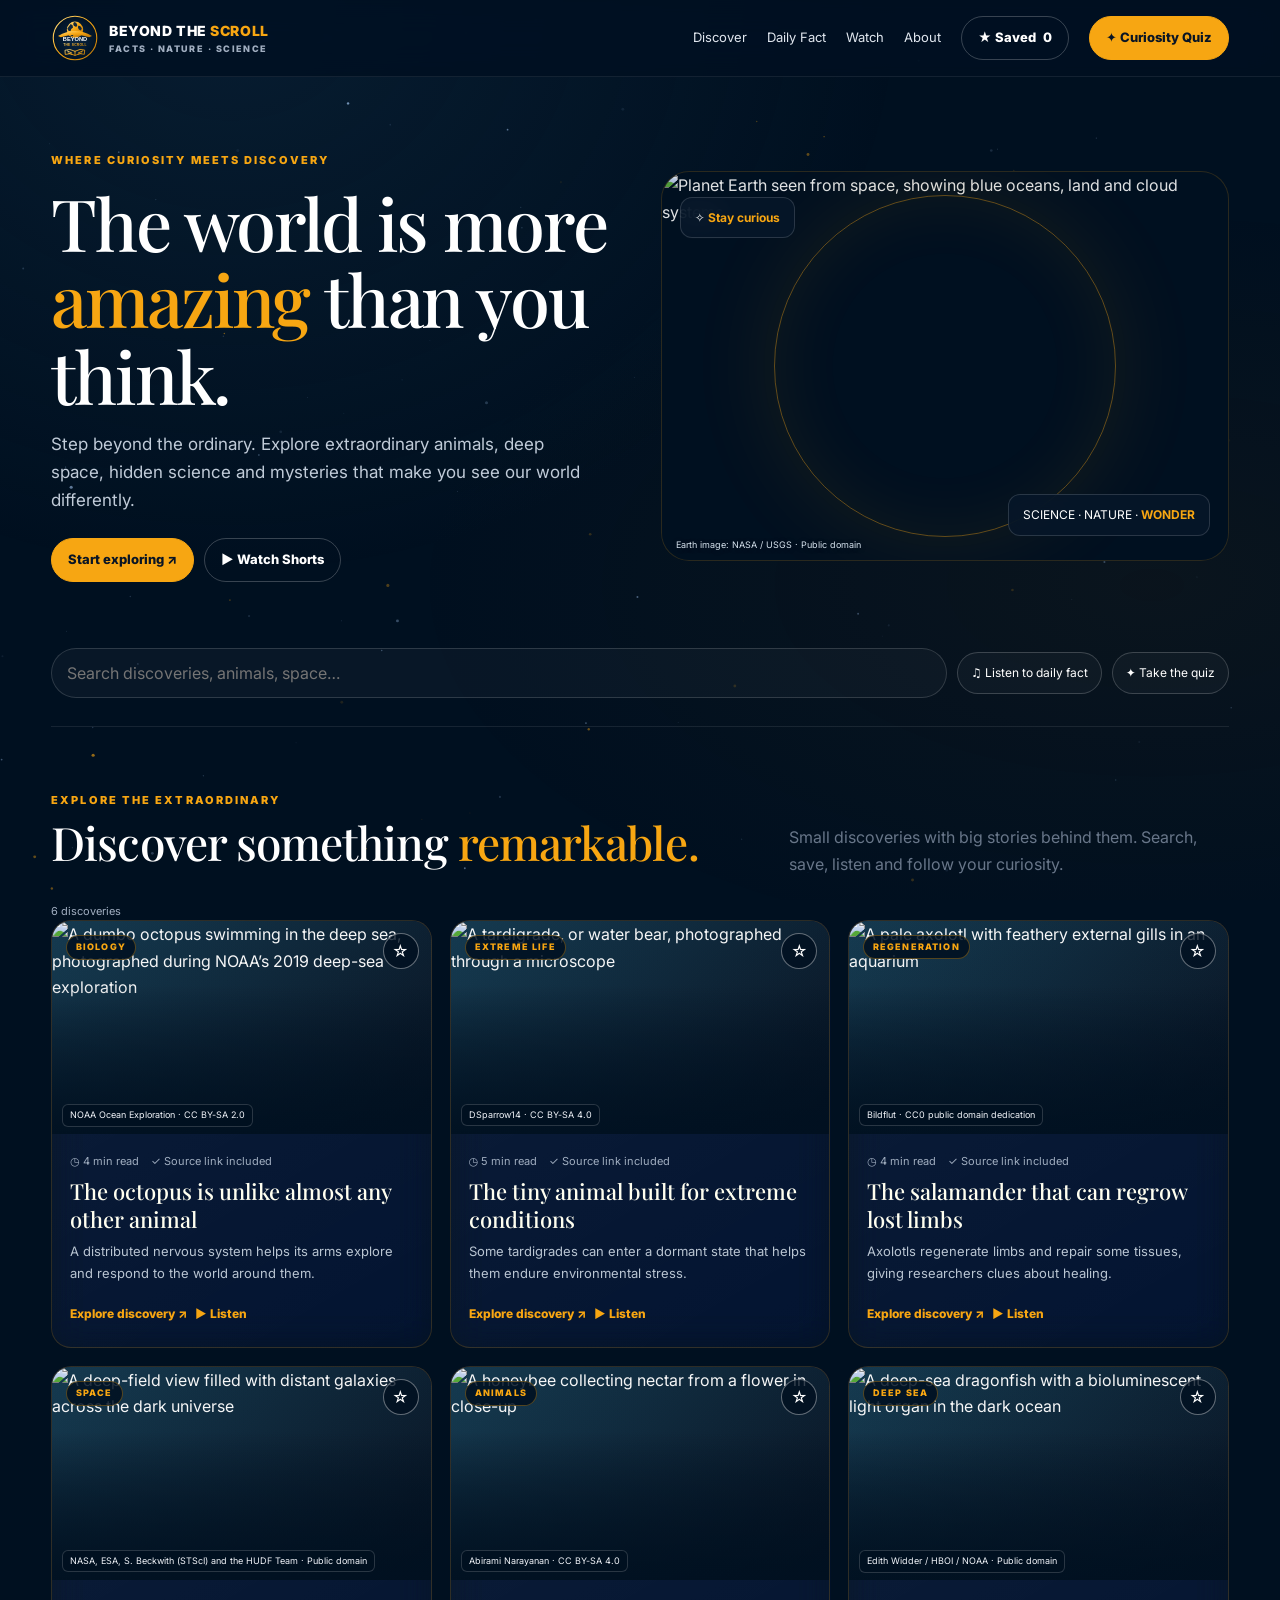
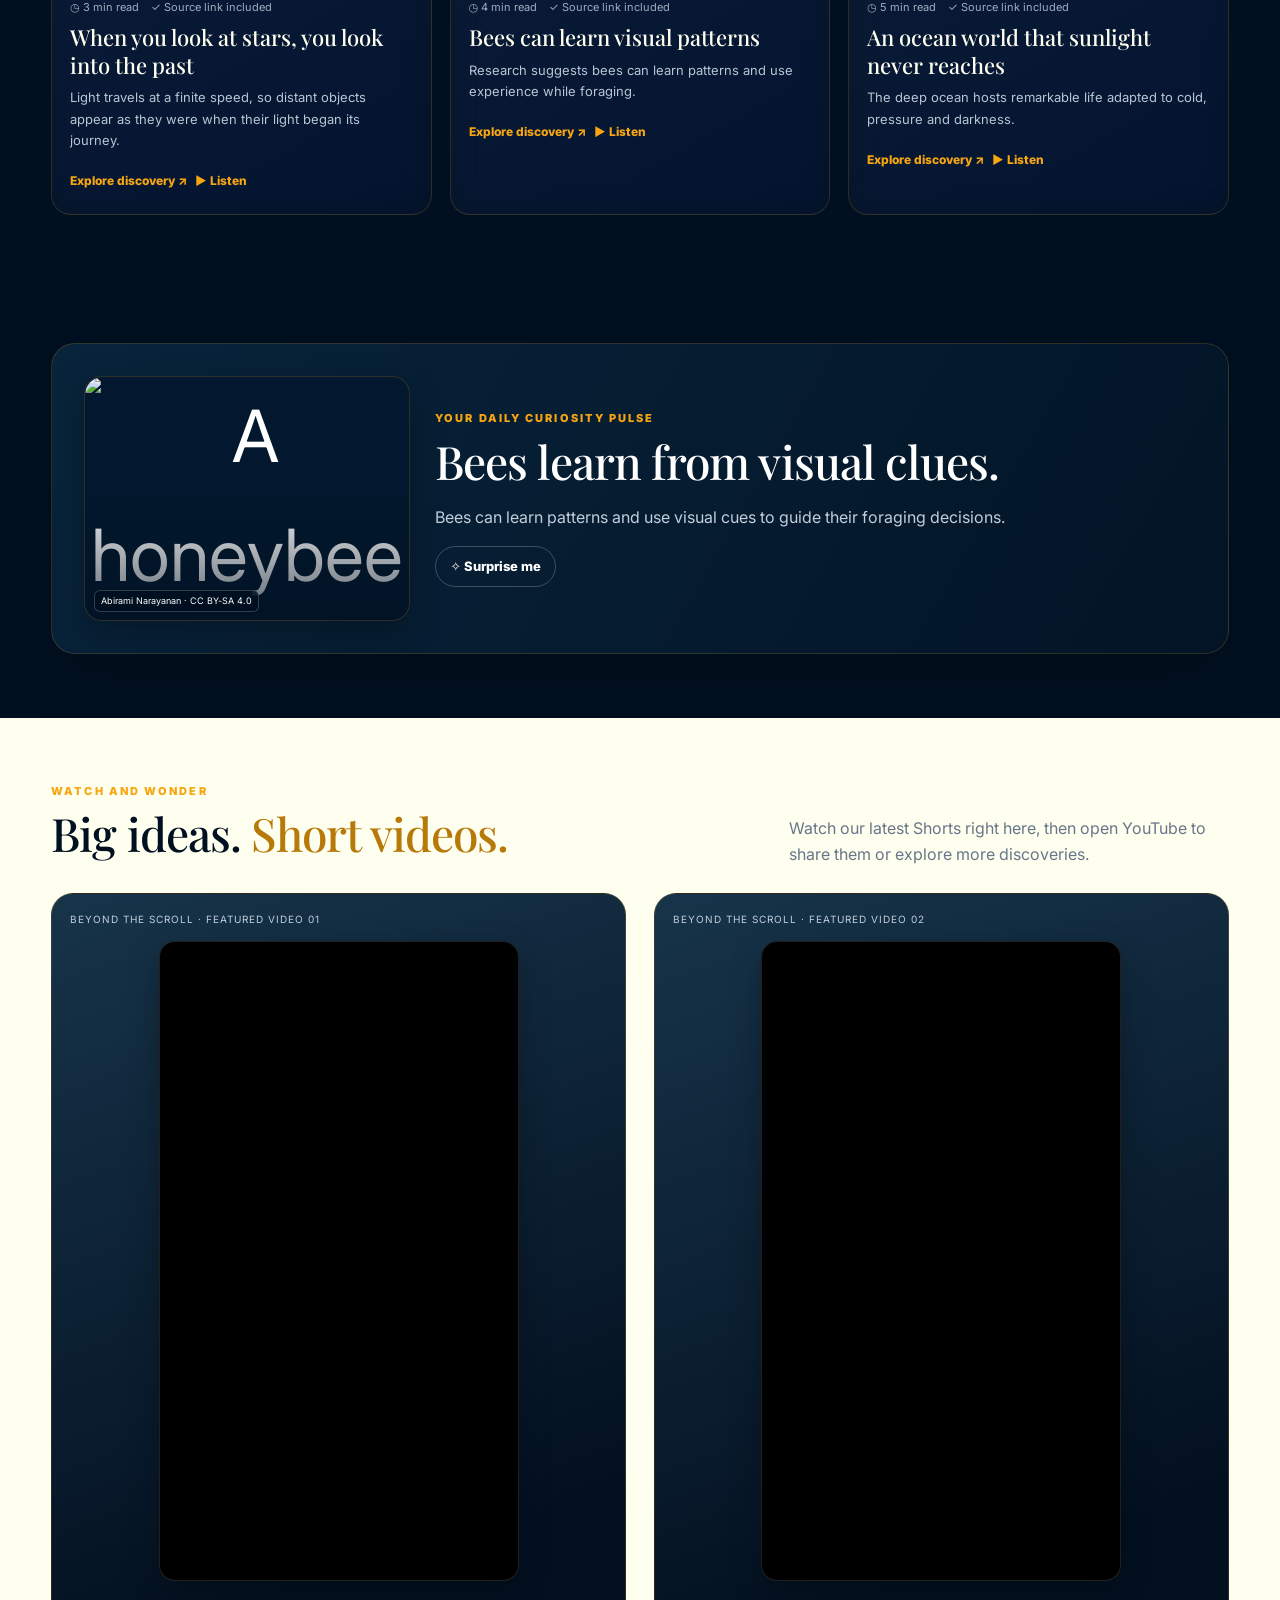
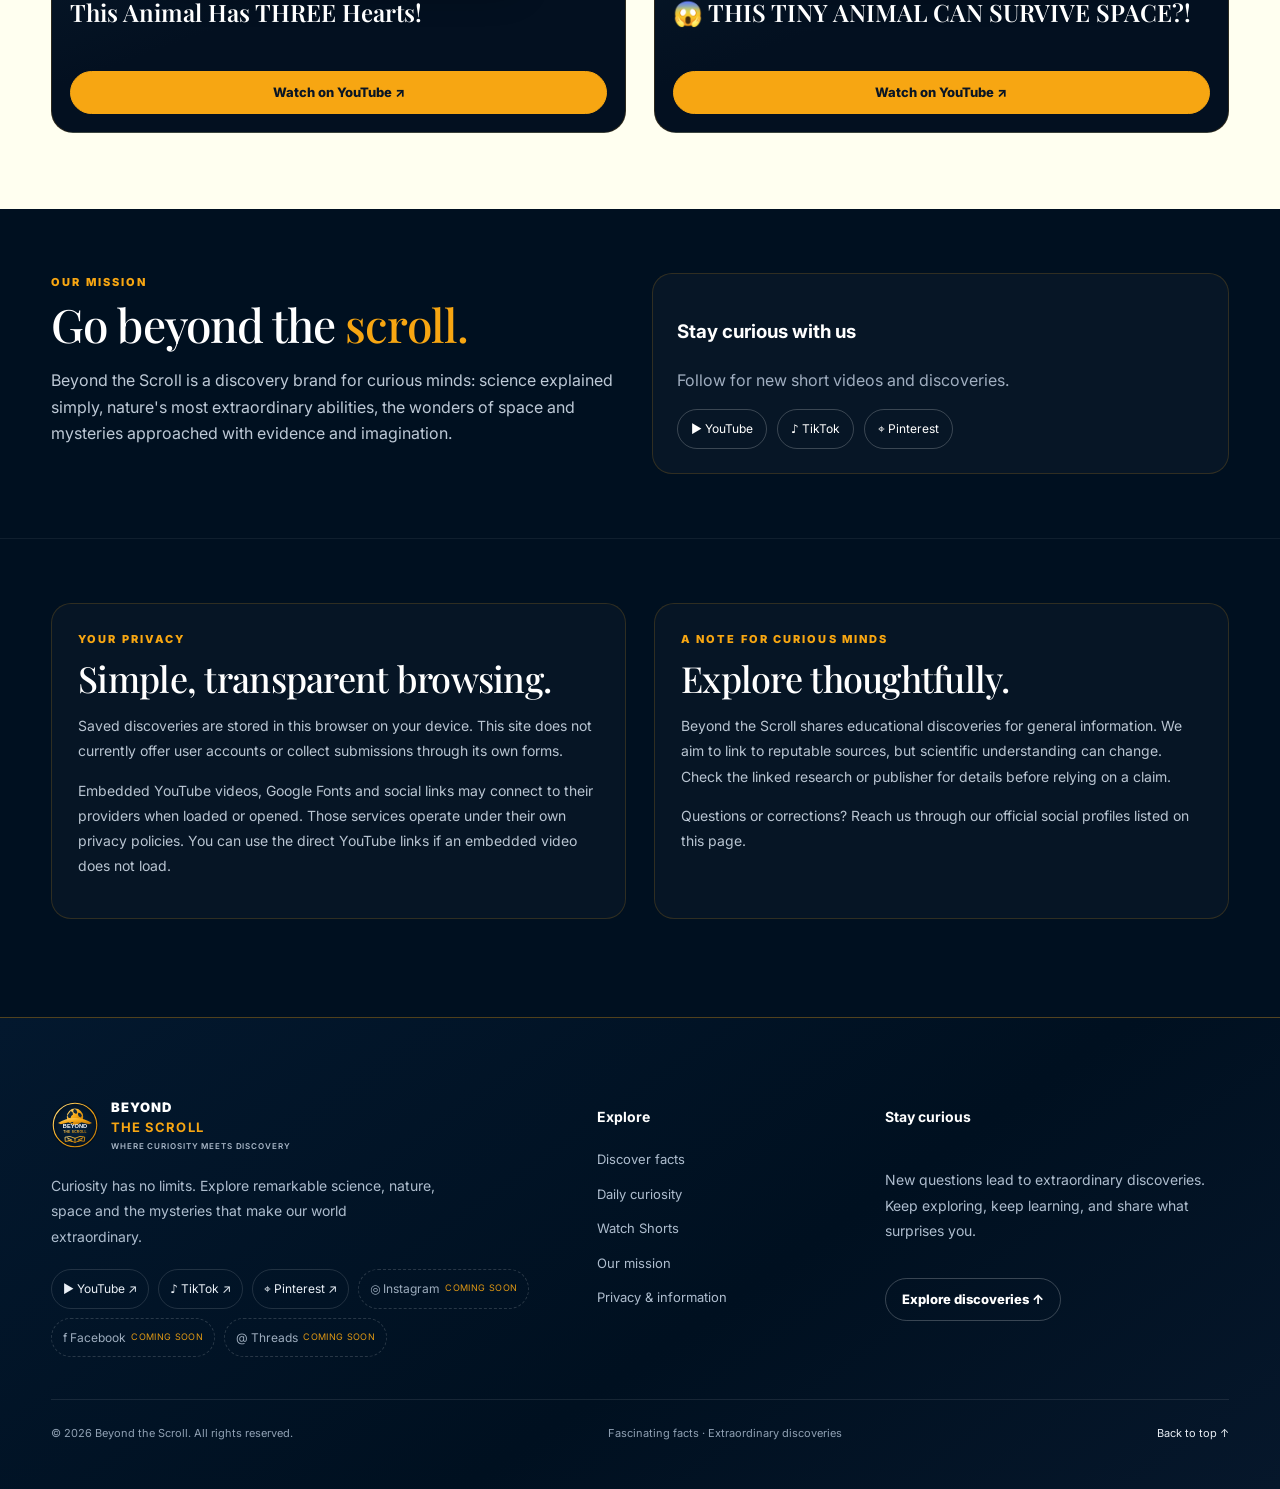
==== commit b4de66e5: "Update second featured Short title" ====
--- a/index.html
+++ b/index.html
@@ -20,8 +20,8 @@
   <article class="reel-card video-embed-card">
     <small>BEYOND THE SCROLL · FEATURED VIDEO 02</small>
     <div class="video-frame"><iframe src="https://www.youtube.com/embed/JoDWPM46bw0" title="Latest Beyond the Scroll Short" loading="lazy" allow="accelerometer; autoplay; clipboard-write; encrypted-media; gyroscope; picture-in-picture; web-share" referrerpolicy="strict-origin-when-cross-origin" allowfullscreen></iframe></div>
-    <strong>Latest Beyond the Scroll Short</strong>
-    <a class="btn" href="https://youtube.com/shorts/JoDWPM46bw0" target="_blank" rel="noopener noreferrer">Watch on YouTube ↗</a>
+    <strong>😱 THIS TINY ANIMAL CAN SURVIVE SPACE?!</strong>
+    <a class="btn" href="https://www.youtube.com/shorts/JoDWPM46bw0?si=Xw6PUJ-j2aYEXCpp" target="_blank" rel="noopener noreferrer">Watch on YouTube ↗</a>
   </article>
 </div></div></section>
 <section class="section" id="about"><div class="wrap about-grid"><div><div class="eyebrow">Our mission</div><h2>Go beyond the <span class="gold">scroll.</span></h2><p style="color:#bdc9d6">Beyond the Scroll is a discovery brand for curious minds: science explained simply, nature's most extraordinary abilities, the wonders of space and mysteries approached with evidence and imagination.</p></div><div class="glass-panel"><h3>Stay curious with us</h3><p style="color:#a0aec0">Follow for new short videos and discoveries.</p><div class="socials"><a href="https://www.youtube.com/@DiscoverBeyondScroll" target="_blank" rel="noopener">▶ YouTube</a><a href="https://www.tiktok.com/@beyondthe.scroll" target="_blank" rel="noopener">♪ TikTok</a><a href="https://www.pinterest.com/beyondthescrollofficial/" target="_blank" rel="noopener">⌖ Pinterest</a></div></div></div></section>
--- a/styles.css
+++ b/styles.css
@@ -34,3 +34,14 @@
 
 /* Real scientific images and daily-fact imagery */
 .image-credit{position:absolute;z-index:4;left:12px;bottom:9px;max-width:calc(100% - 24px);font-size:9px;line-height:1.35;color:#fff;background:#001020d9;border:1px solid #ffffff30;border-radius:7px;padding:4px 7px}.image-credit:hover,.daily-fact-credit a:hover{color:var(--accent-gold);text-decoration:underline}.hero-art:after{content:"";position:absolute;inset:0;background:linear-gradient(180deg,#00102020 15%,#00102090 100%);pointer-events:none;z-index:0}.hero-earth{z-index:-1}.daily-fact-media{position:relative;overflow:hidden;border-radius:18px;min-height:190px;aspect-ratio:4/3;border:1px solid var(--line);background:#03182e;box-shadow:0 12px 35px #0004}.daily-fact-photo{display:block;width:100%;height:100%;min-height:190px;max-height:260px;object-fit:cover;border-radius:18px}.daily-fact-media:after{content:"";position:absolute;inset:45% 0 0;background:linear-gradient(transparent,#001020a8);pointer-events:none}.daily-fact-credit{position:absolute;z-index:2;left:9px;right:9px;bottom:8px;text-align:left;font-size:9px;line-height:1.35;color:#fff}.daily-fact-credit a{display:inline-block;padding:4px 6px;border-radius:6px;background:#001020d9;border:1px solid #ffffff30}@media(max-width:640px){.factbox{grid-template-columns:1fr;padding:20px}.daily-fact-media{max-width:100%;aspect-ratio:16/10}.daily-fact-photo{max-height:230px}.image-credit{font-size:8px}}
+
+
+/* Featured Shorts: two portrait cards on desktop, stacked on mobile */
+.featured-videos{display:grid;grid-template-columns:repeat(2,minmax(0,1fr));gap:28px;overflow:visible;align-items:start;padding:0 0 12px;scroll-snap-type:none}
+.featured-videos .video-embed-card{width:100%;min-width:0;flex:none;aspect-ratio:auto;justify-content:flex-start;gap:14px;padding:18px;background:linear-gradient(160deg,#17344a,#031020 76%)}
+.featured-videos .video-embed-card small{display:block;letter-spacing:.1em;font-size:10px;line-height:1.5}
+.featured-videos .video-embed-card strong{font:600 clamp(18px,2vw,24px)/1.25 var(--serif);color:#fff;min-height:2.5em}
+.featured-videos .video-frame{width:min(100%,360px);aspect-ratio:9/16;height:auto;max-height:none;margin:0 auto 2px;border:1px solid #ffffff20;border-radius:16px;box-shadow:0 12px 32px #0004}
+.featured-videos .video-frame iframe{width:100%;height:100%;display:block;border:0}
+.featured-videos .video-embed-card .btn{align-self:stretch;justify-content:center;margin-top:auto}
+@media(max-width:680px){.featured-videos{grid-template-columns:minmax(0,1fr);gap:22px}.featured-videos .video-embed-card{padding:16px}.featured-videos .video-frame{width:min(100%,340px)}.featured-videos .video-embed-card strong{min-height:0}}
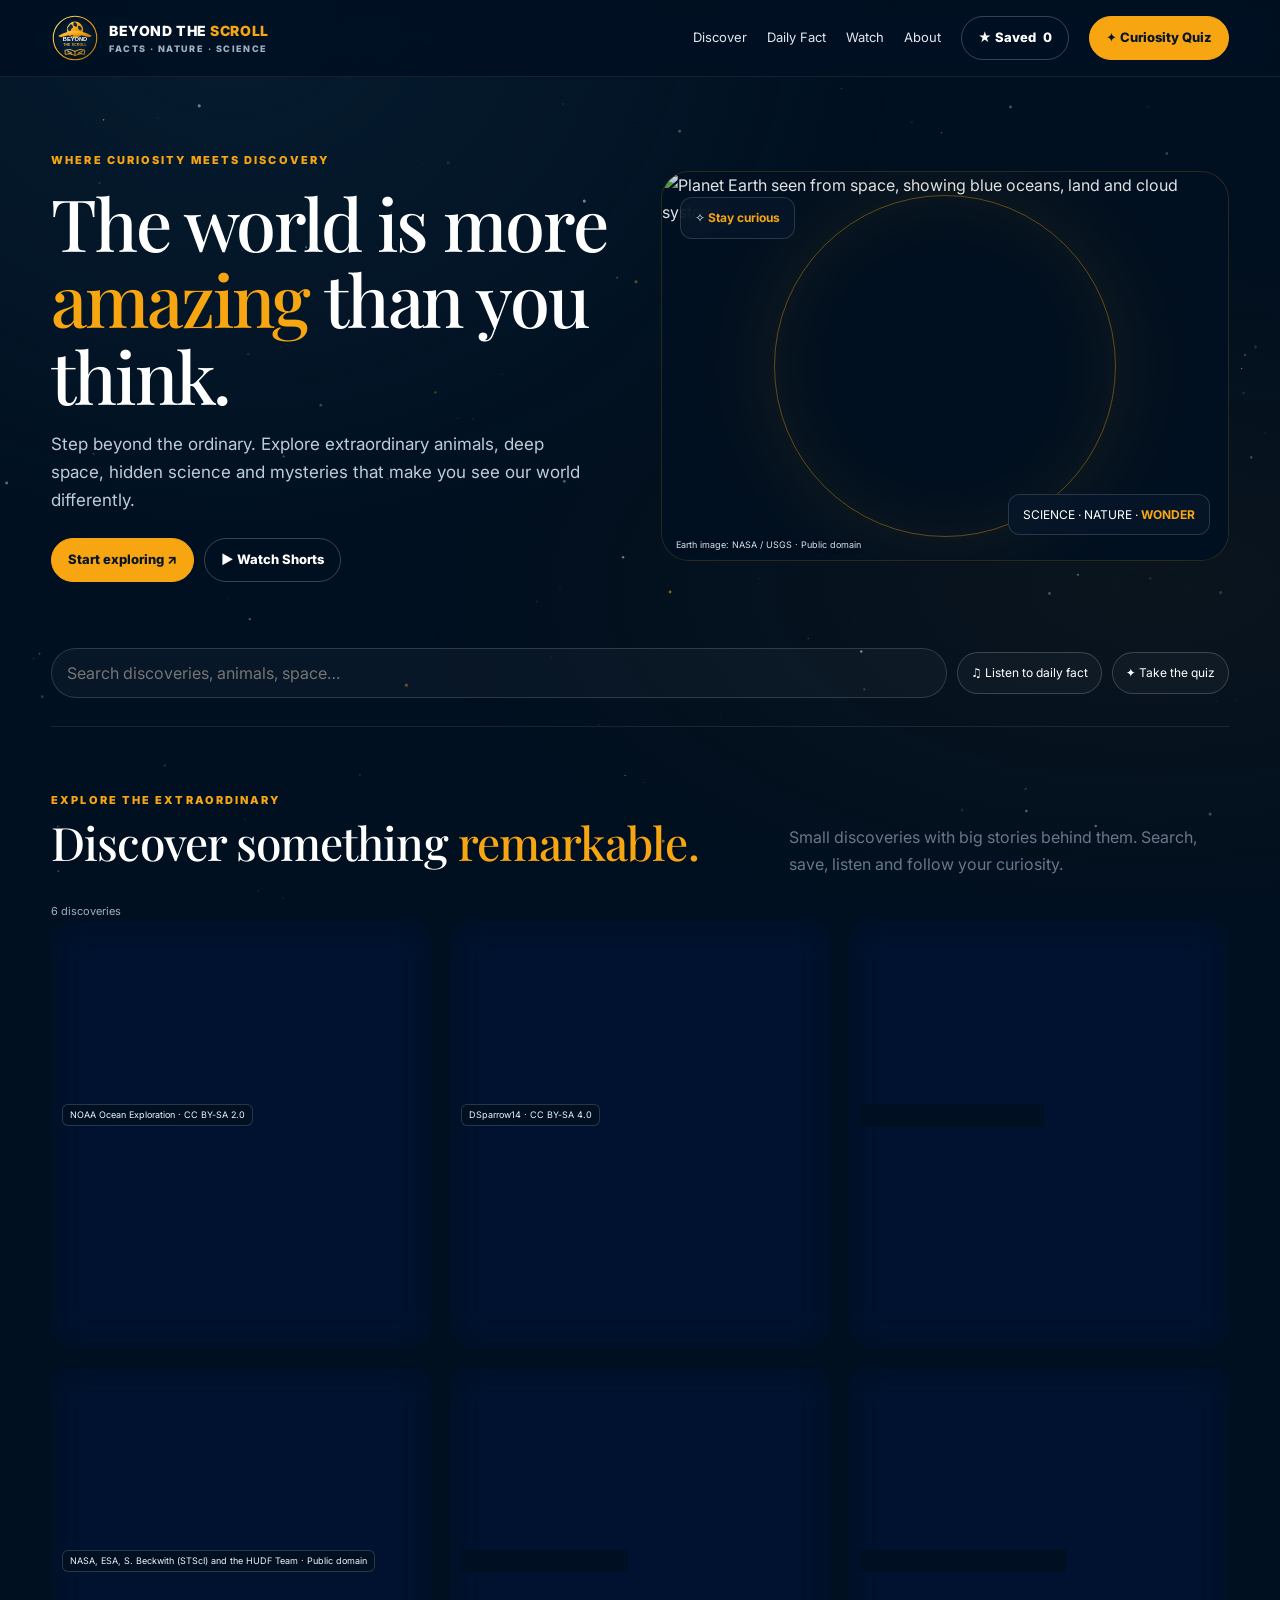
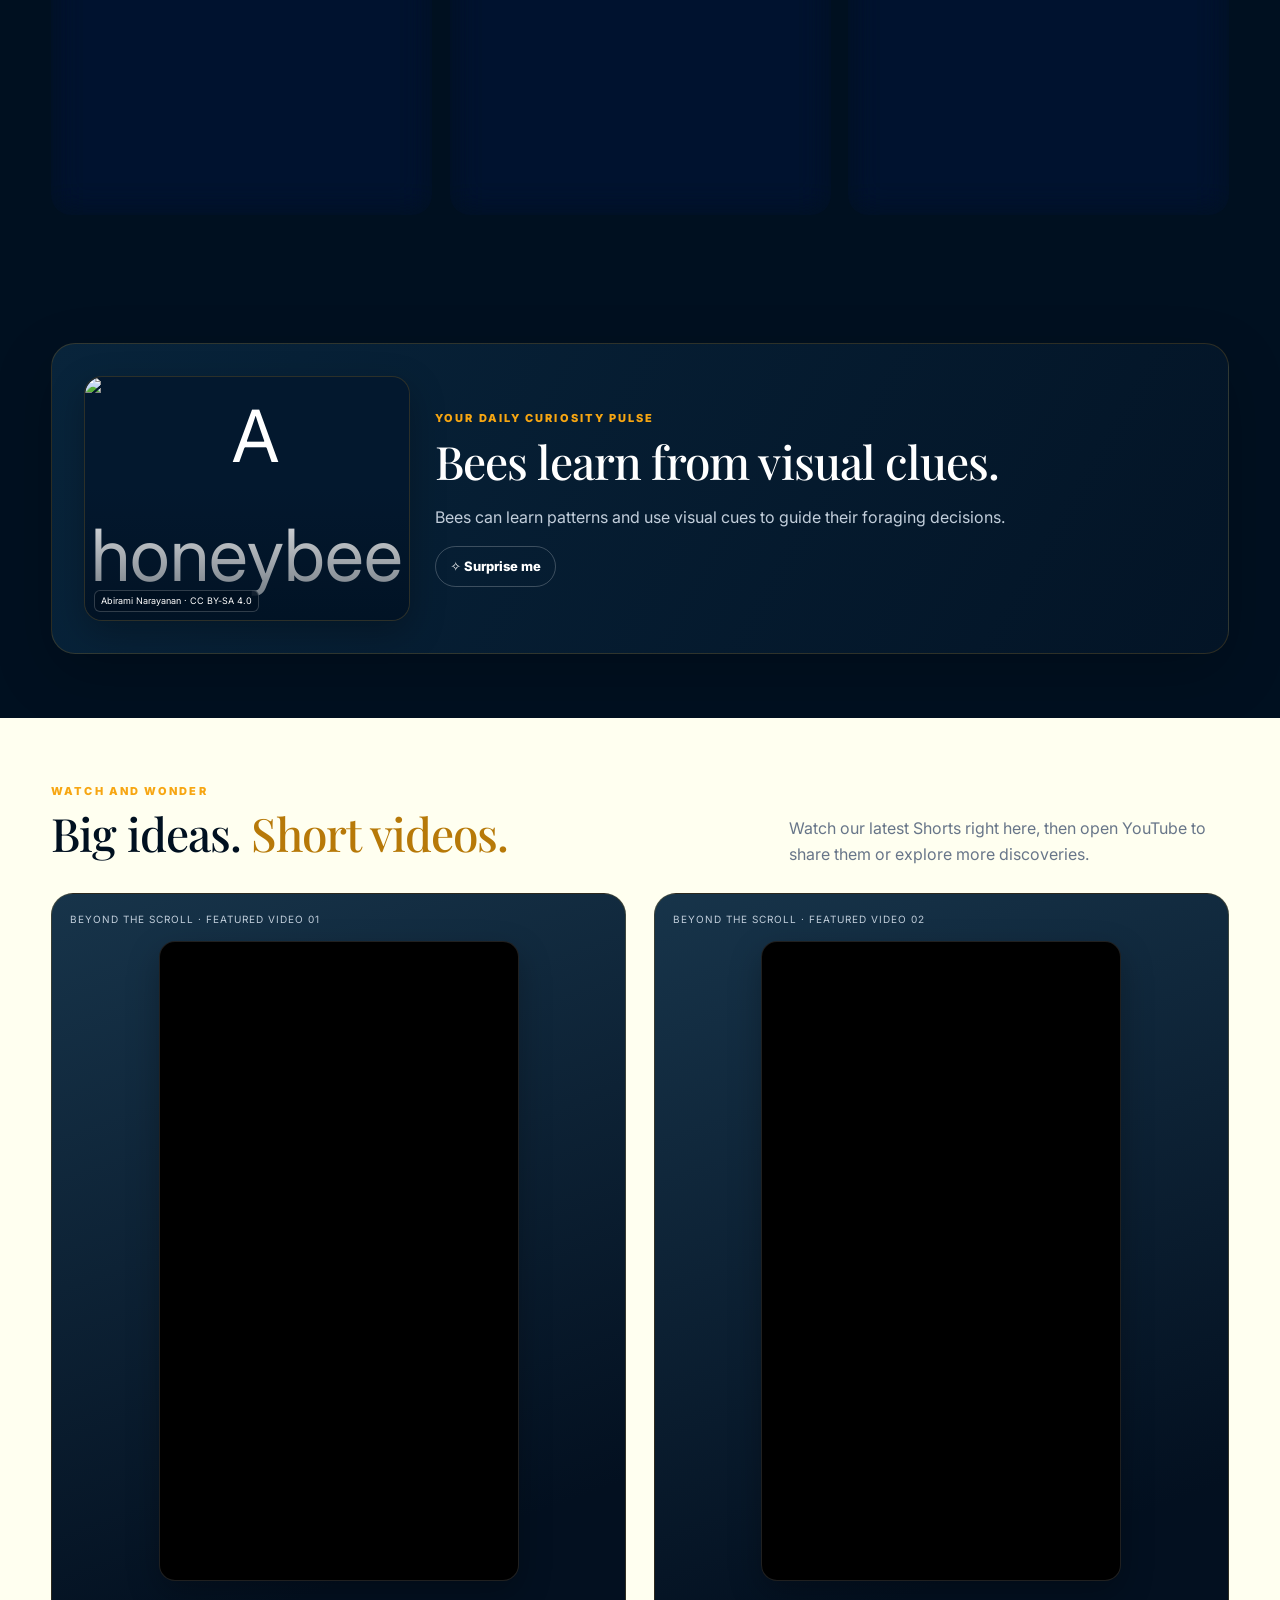
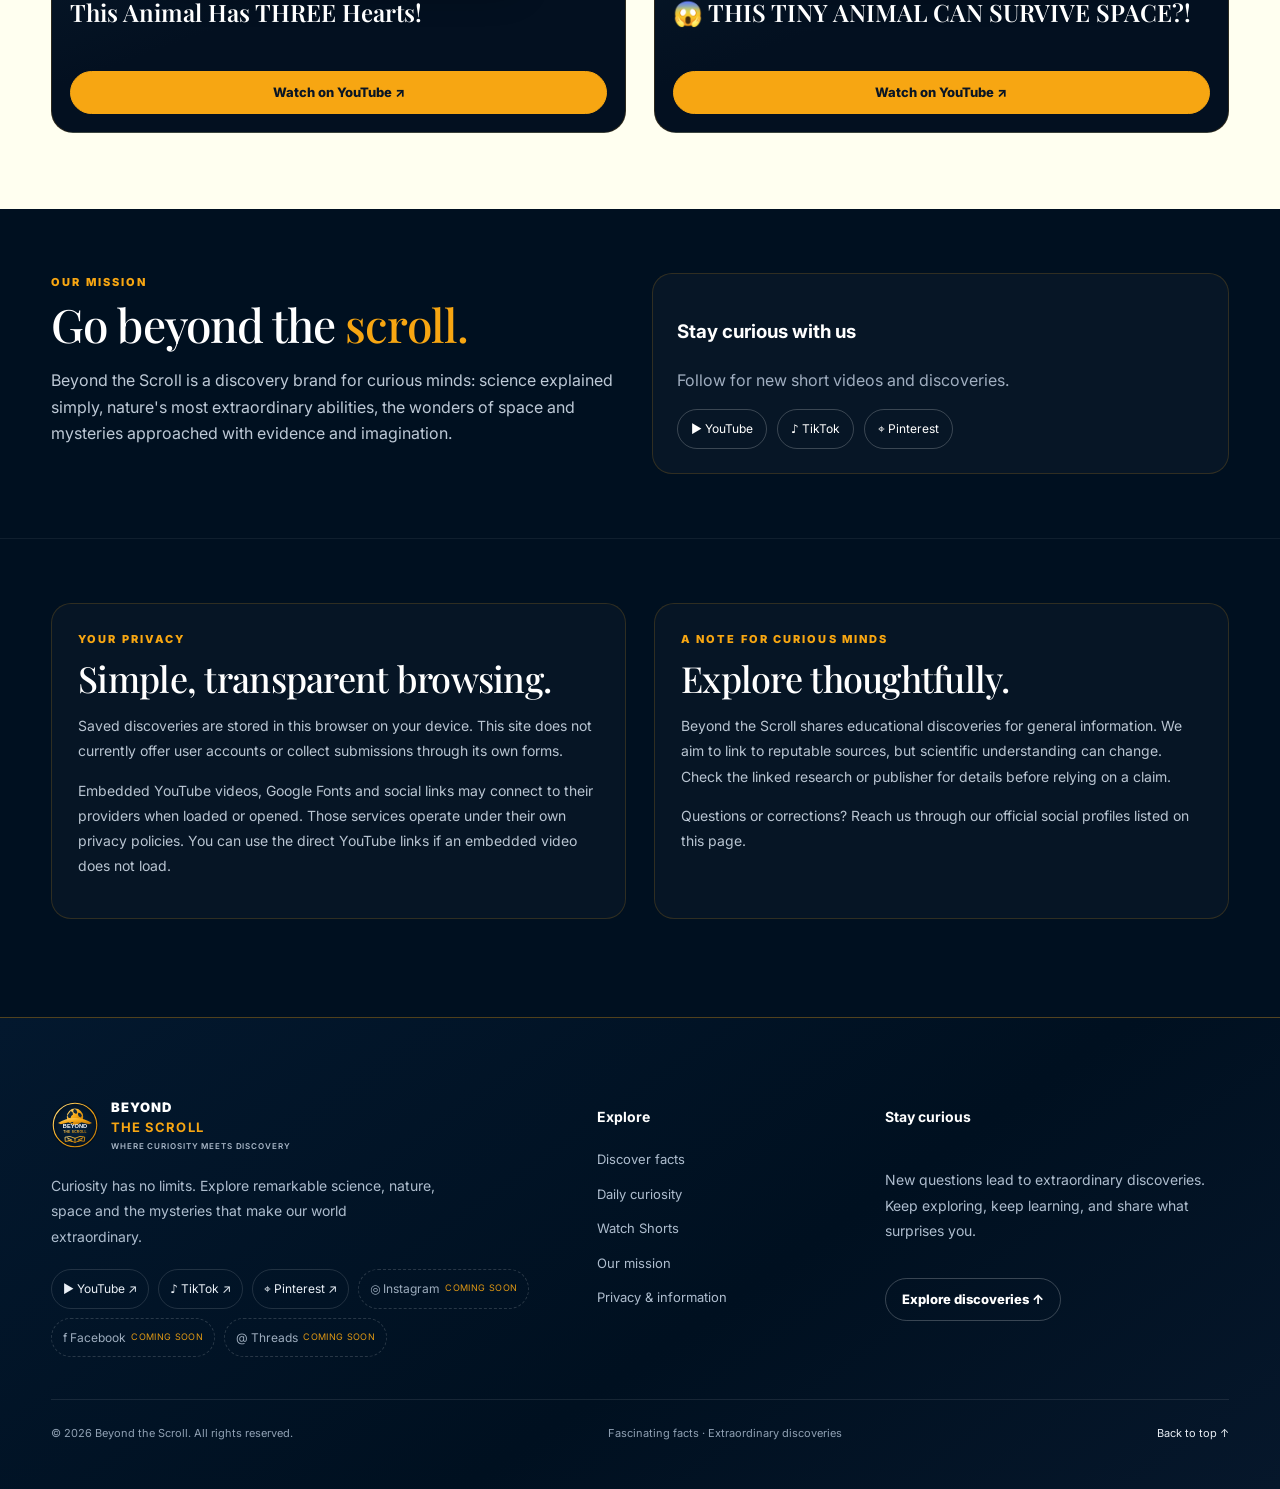
==== commit 063b39a0: "Polish featured Short title and hide empty source link" ====
--- a/index.html
+++ b/index.html
@@ -19,7 +19,7 @@
   </article>
   <article class="reel-card video-embed-card">
     <small>BEYOND THE SCROLL · FEATURED VIDEO 02</small>
-    <div class="video-frame"><iframe src="https://www.youtube.com/embed/JoDWPM46bw0" title="Latest Beyond the Scroll Short" loading="lazy" allow="accelerometer; autoplay; clipboard-write; encrypted-media; gyroscope; picture-in-picture; web-share" referrerpolicy="strict-origin-when-cross-origin" allowfullscreen></iframe></div>
+    <div class="video-frame"><iframe src="https://www.youtube.com/embed/JoDWPM46bw0" title="😱 THIS TINY ANIMAL CAN SURVIVE SPACE?!" loading="lazy" allow="accelerometer; autoplay; clipboard-write; encrypted-media; gyroscope; picture-in-picture; web-share" referrerpolicy="strict-origin-when-cross-origin" allowfullscreen></iframe></div>
     <strong>😱 THIS TINY ANIMAL CAN SURVIVE SPACE?!</strong>
     <a class="btn" href="https://www.youtube.com/shorts/JoDWPM46bw0?si=Xw6PUJ-j2aYEXCpp" target="_blank" rel="noopener noreferrer">Watch on YouTube ↗</a>
   </article>
@@ -72,7 +72,7 @@
   </div>
 </footer>
 <div id="backdrop" class="drawer-backdrop" aria-hidden="true"></div>
-<aside id="drawer" class="drawer" aria-hidden="true" role="dialog" aria-modal="true" aria-labelledby="drawerTitle"><button id="drawerClose" class="drawer-close" aria-label="Close discovery">✕</button><div class="eyebrow" id="drawerCategory"></div><h2 id="drawerTitle"></h2><div class="meta"><span id="drawerRead"></span><span>Research links included</span></div><div class="card-media" style="margin:20px 0;border-radius:16px"><span class="card-symbol" id="drawerSymbol"></span></div><p id="drawerLead"></p><p id="drawerBody"></p><button id="drawerListen" class="btn" onclick="document.querySelector('#drawer [data-listen]')?.click()">♫ Listen to article</button><details open><summary>Verified sources & further reading</summary><p>Source link: <a id="sourceLink" class="gold" href="#" target="_blank" rel="noopener noreferrer"><span id="sourceName"></span> ↗</a></p><p>Source links lead to established science or educational publishers. Verify specific claims against the linked source before republication.</p></details><h3>Related discoveries</h3><div id="related"></div></aside>
+<aside id="drawer" class="drawer" aria-hidden="true" role="dialog" aria-modal="true" aria-labelledby="drawerTitle"><button id="drawerClose" class="drawer-close" aria-label="Close discovery">✕</button><div class="eyebrow" id="drawerCategory"></div><h2 id="drawerTitle"></h2><div class="meta"><span id="drawerRead"></span><span>Research links included</span></div><div class="card-media" style="margin:20px 0;border-radius:16px"><span class="card-symbol" id="drawerSymbol"></span></div><p id="drawerLead"></p><p id="drawerBody"></p><button id="drawerListen" class="btn" onclick="document.querySelector('#drawer [data-listen]')?.click()">♫ Listen to article</button><details open><summary>Verified sources & further reading</summary><p id="sourceRow" hidden>Source link: <a id="sourceLink" class="gold" target="_blank" rel="noopener noreferrer"><span id="sourceName"></span> ↗</a></p><p>Source links lead to established science or educational publishers. Verify specific claims against the linked source before republication.</p></details><h3>Related discoveries</h3><div id="related"></div></aside>
 <aside id="savedDrawer" class="drawer" aria-hidden="true" role="dialog" aria-modal="true" aria-labelledby="savedHeading"><button id="savedClose" class="drawer-close" aria-label="Close saved discoveries">✕</button><div class="eyebrow">Your personal collection</div><h2 id="savedHeading">Saved discoveries</h2><div id="savedList"></div></aside>
 <aside id="quiz" class="drawer" aria-hidden="true" role="dialog" aria-modal="true" aria-labelledby="quizQuestion"><button id="quizClose" class="drawer-close" aria-label="Close quiz">✕</button><div class="eyebrow" id="quizCount">QUESTION 1 OF 4</div><h2 id="quizQuestion">Test your curiosity</h2><div id="quizOptions" class="quiz-options"></div><p id="quizFeedback" aria-live="polite">Choose an answer.</p><button class="btn" id="quizNext">Next question</button></aside>
 <div id="audioBar" class="audio-bar" role="region" aria-label="Audio narration controls"><button id="audioPlay" aria-label="Pause narration">Ⅱ</button><div class="audio-title" id="audioTitle">Narration<span id="audioStatus">Ready</span></div><label for="speed" class="meta">Speed</label><select id="speed" aria-label="Narration speed"><option value="1">1.0×</option><option value="1.25">1.25×</option><option value="1.5">1.5×</option><option value="2">2.0×</option></select><button id="audioStop" aria-label="Stop narration">■</button></div><div id="toast" class="toast" role="status" aria-live="polite"></div>
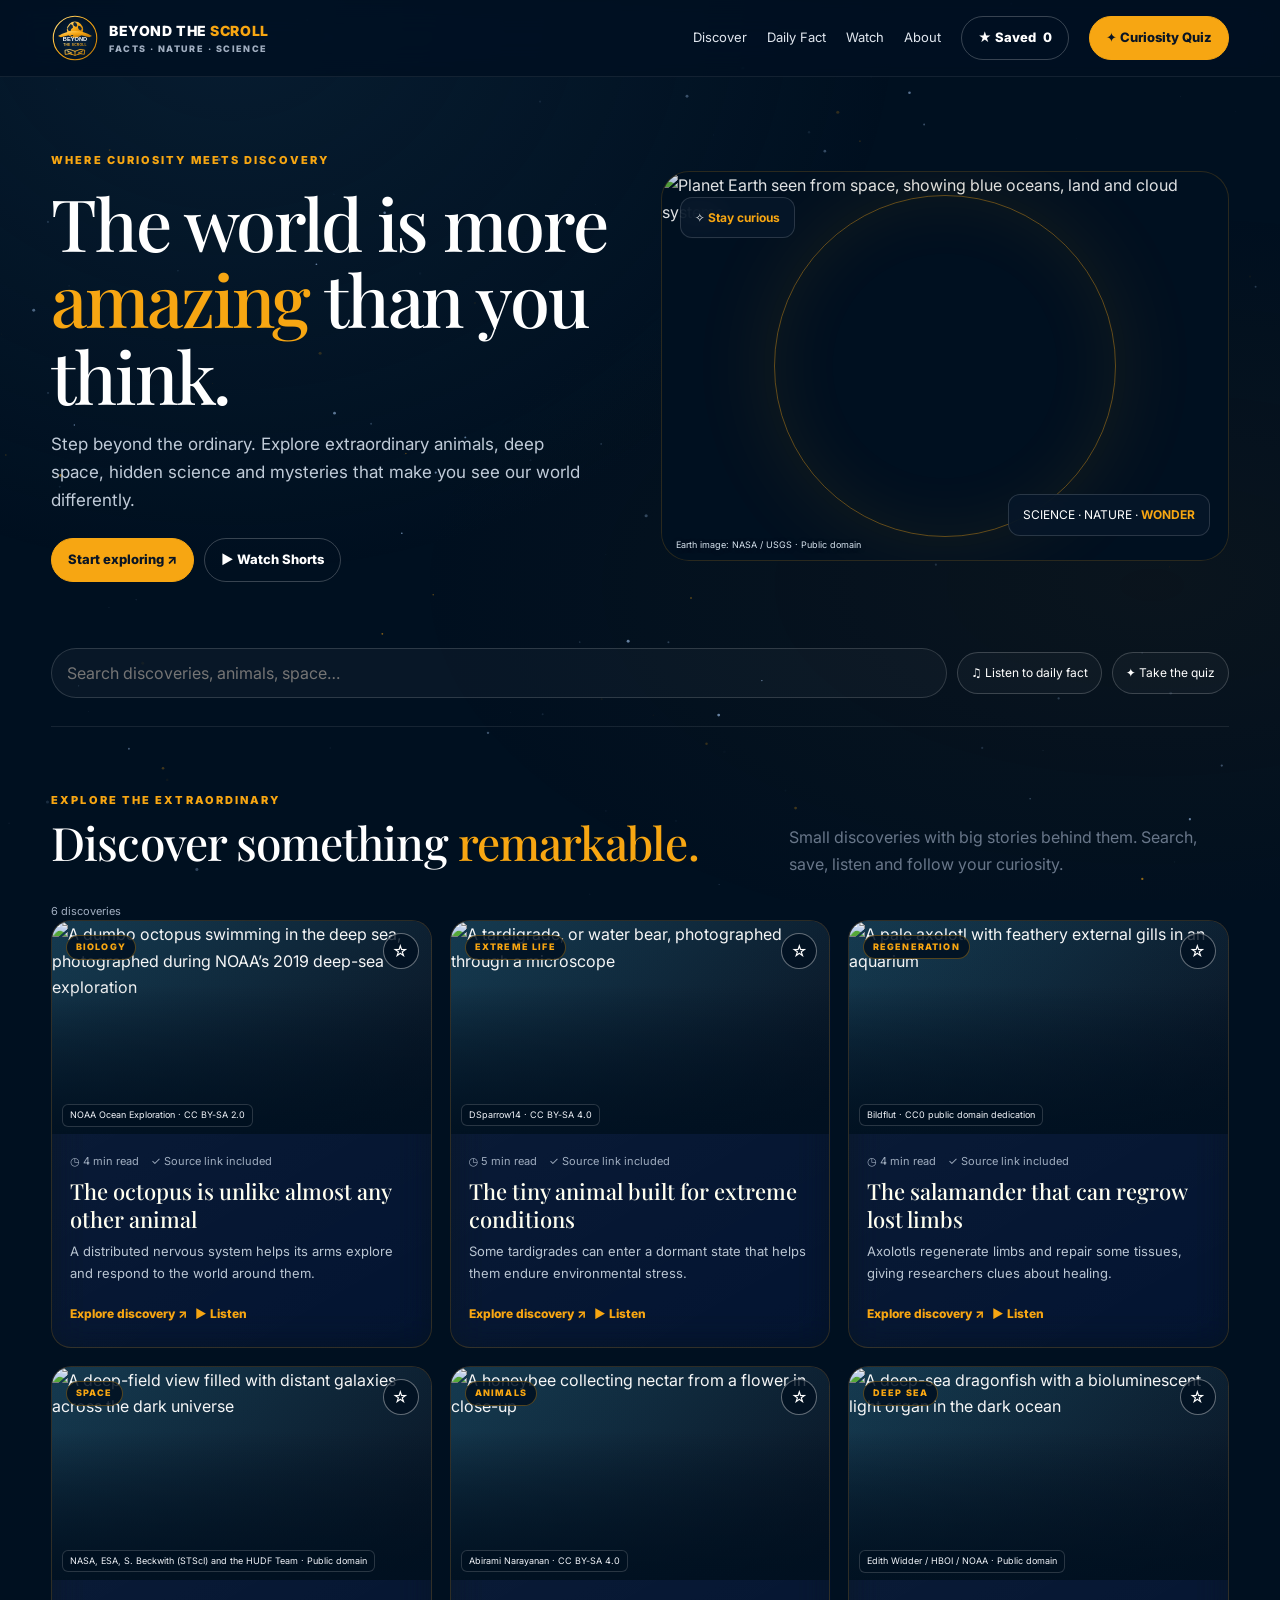
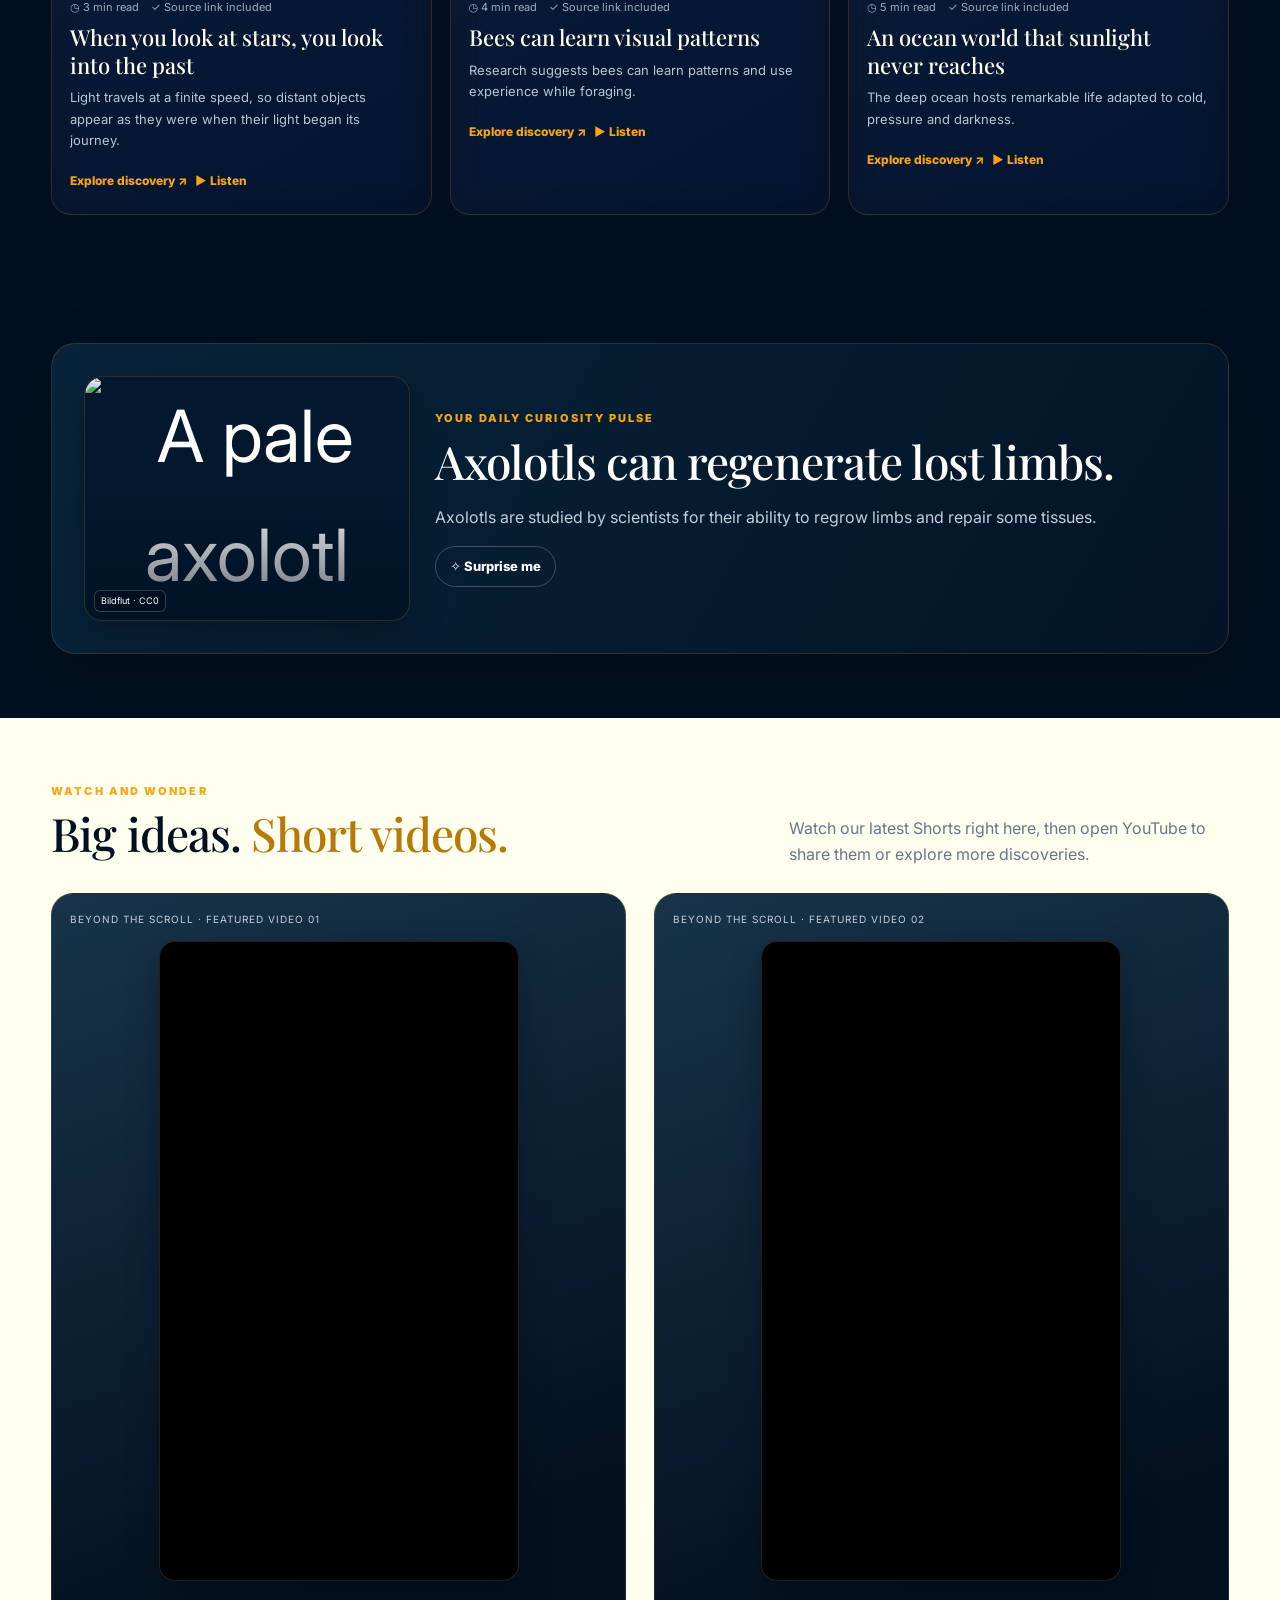
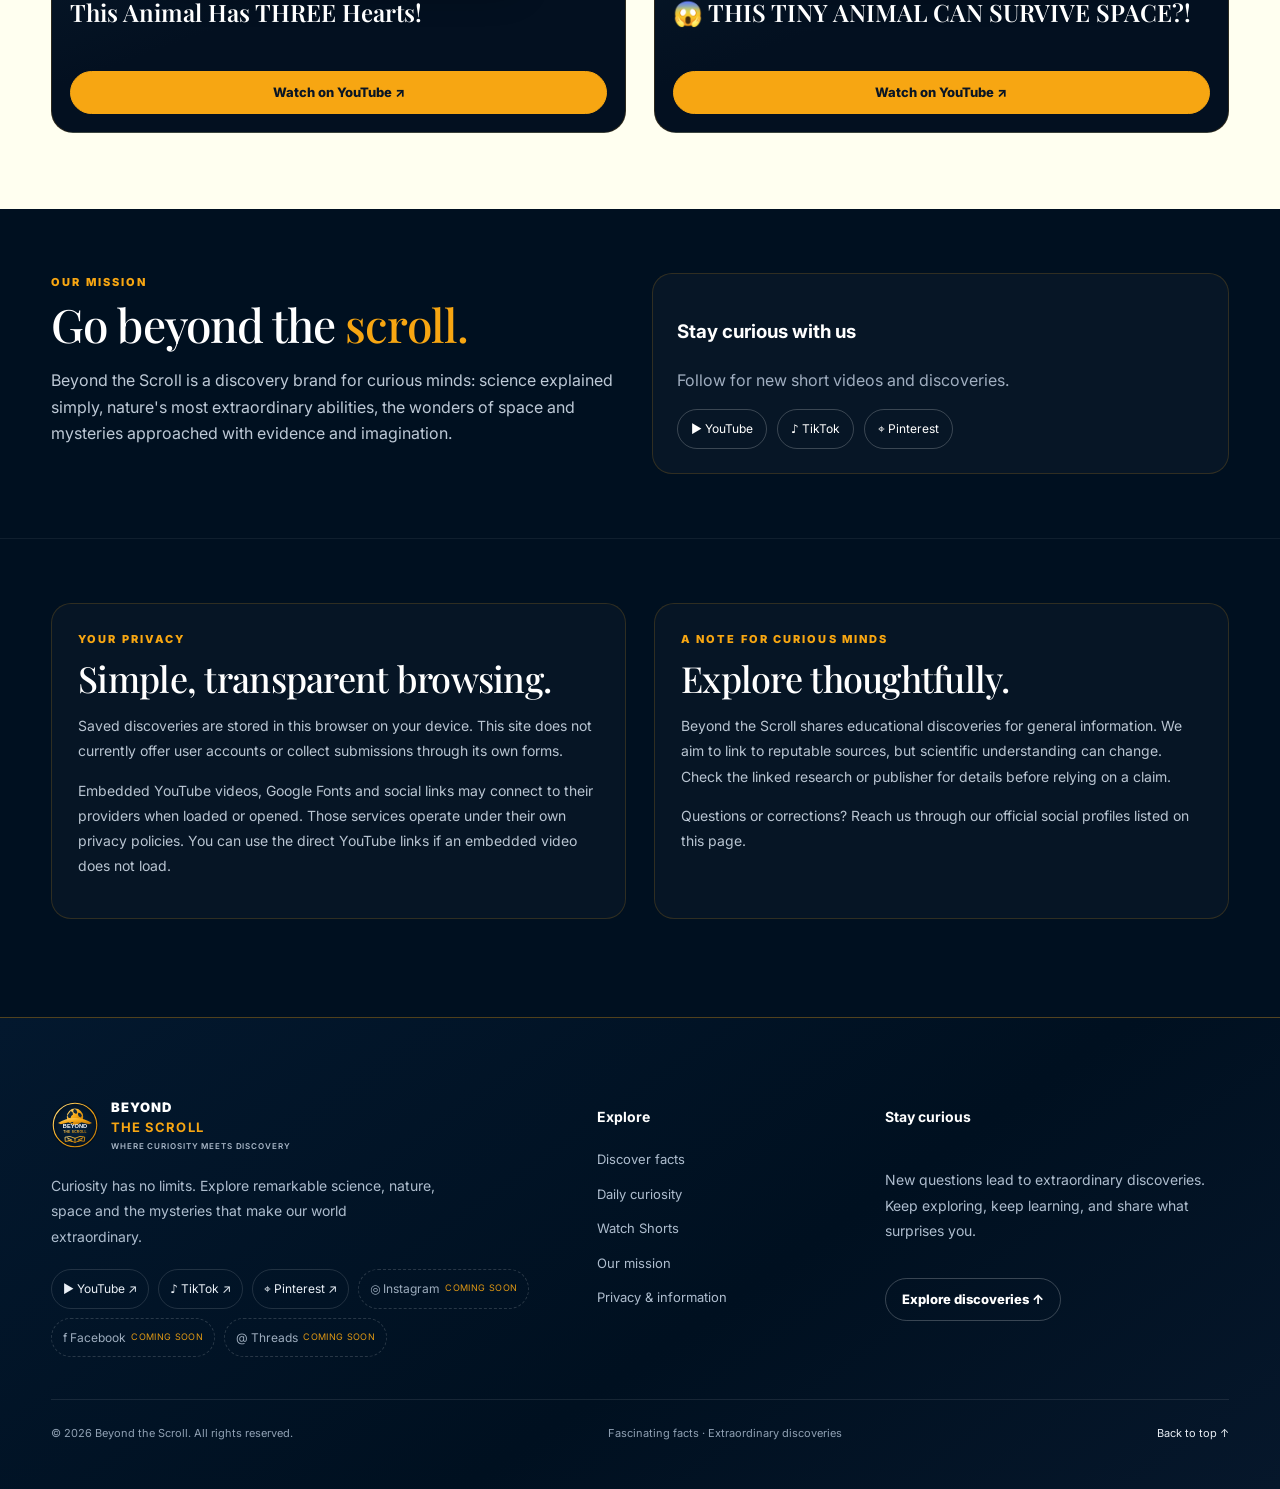
==== commit cf5964f3: "Use canonical fallback link for second Short" ====
--- a/index.html
+++ b/index.html
@@ -21,7 +21,7 @@
     <small>BEYOND THE SCROLL · FEATURED VIDEO 02</small>
     <div class="video-frame"><iframe src="https://www.youtube.com/embed/JoDWPM46bw0" title="😱 THIS TINY ANIMAL CAN SURVIVE SPACE?!" loading="lazy" allow="accelerometer; autoplay; clipboard-write; encrypted-media; gyroscope; picture-in-picture; web-share" referrerpolicy="strict-origin-when-cross-origin" allowfullscreen></iframe></div>
     <strong>😱 THIS TINY ANIMAL CAN SURVIVE SPACE?!</strong>
-    <a class="btn" href="https://www.youtube.com/shorts/JoDWPM46bw0?si=Xw6PUJ-j2aYEXCpp" target="_blank" rel="noopener noreferrer">Watch on YouTube ↗</a>
+    <a class="btn" href="https://youtube.com/shorts/JoDWPM46bw0" target="_blank" rel="noopener noreferrer">Watch on YouTube ↗</a>
   </article>
 </div></div></section>
 <section class="section" id="about"><div class="wrap about-grid"><div><div class="eyebrow">Our mission</div><h2>Go beyond the <span class="gold">scroll.</span></h2><p style="color:#bdc9d6">Beyond the Scroll is a discovery brand for curious minds: science explained simply, nature's most extraordinary abilities, the wonders of space and mysteries approached with evidence and imagination.</p></div><div class="glass-panel"><h3>Stay curious with us</h3><p style="color:#a0aec0">Follow for new short videos and discoveries.</p><div class="socials"><a href="https://www.youtube.com/@DiscoverBeyondScroll" target="_blank" rel="noopener">▶ YouTube</a><a href="https://www.tiktok.com/@beyondthe.scroll" target="_blank" rel="noopener">♪ TikTok</a><a href="https://www.pinterest.com/beyondthescrollofficial/" target="_blank" rel="noopener">⌖ Pinterest</a></div></div></div></section>
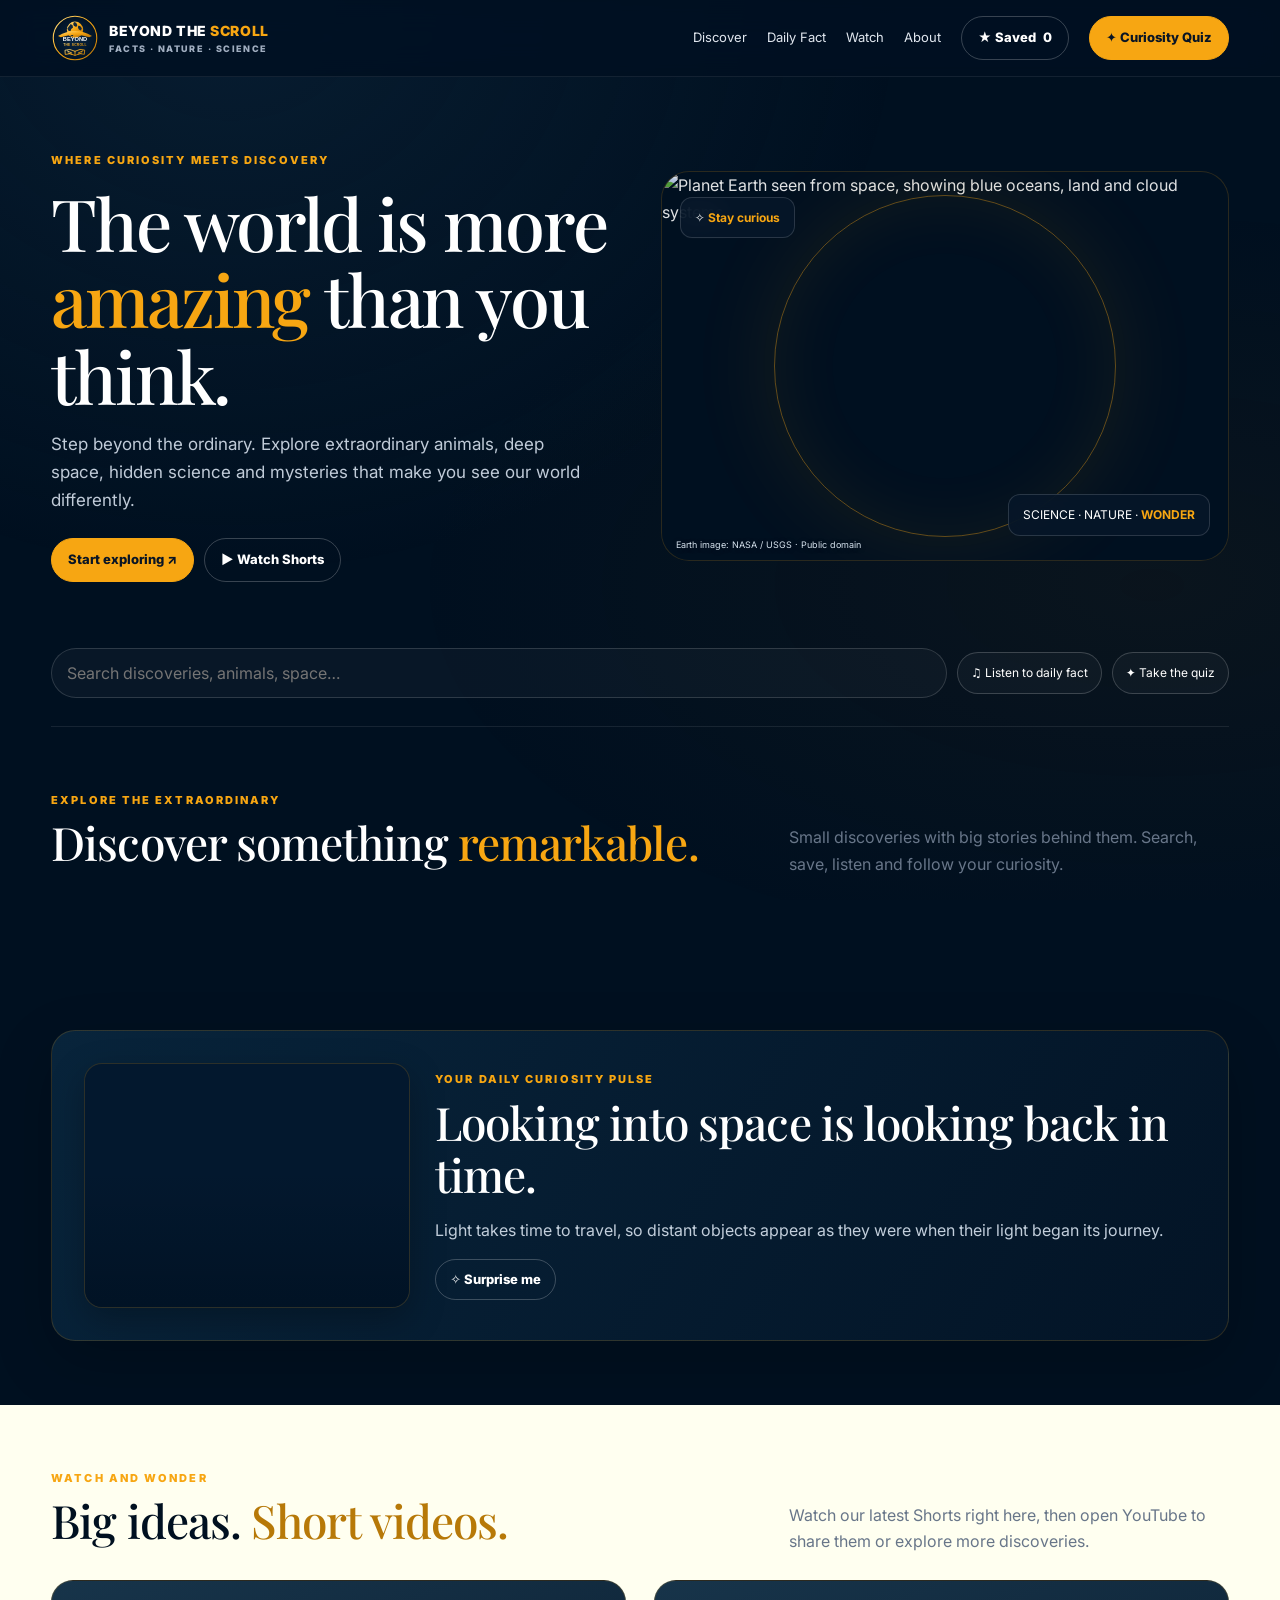
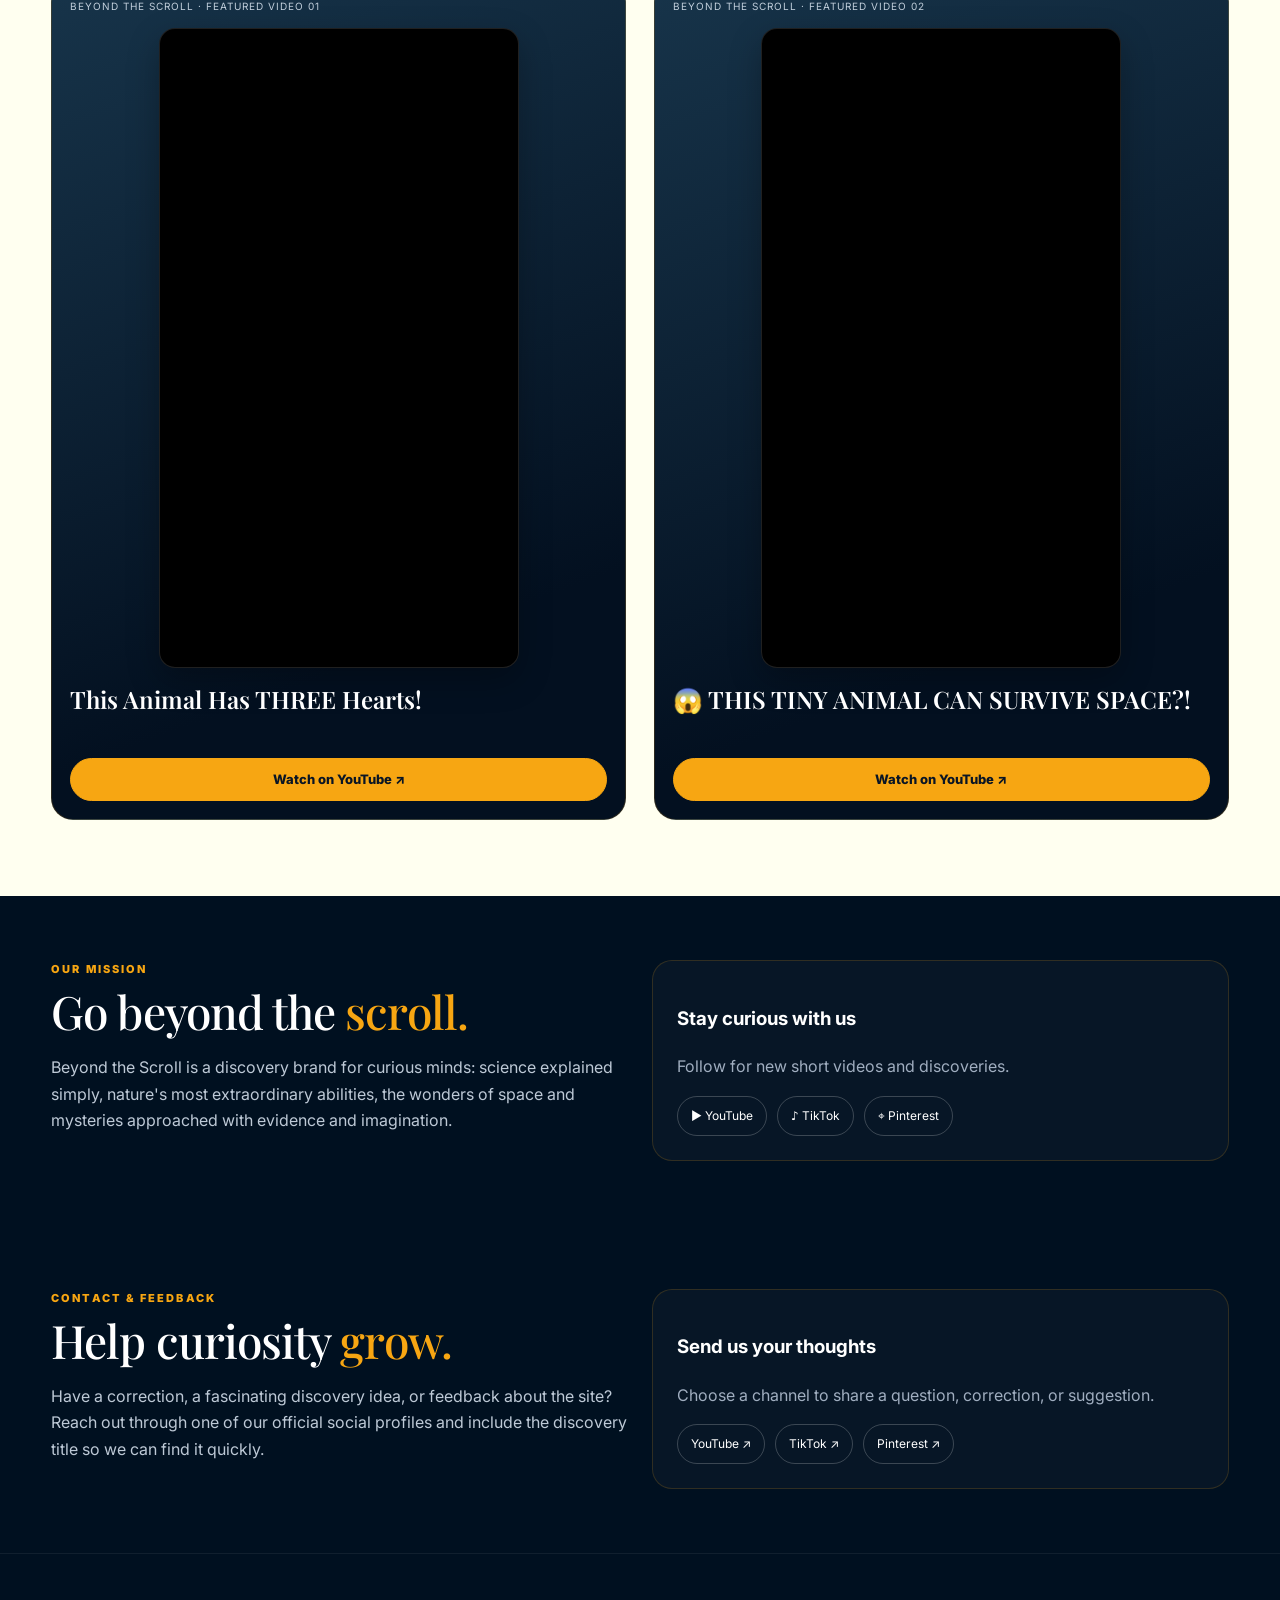
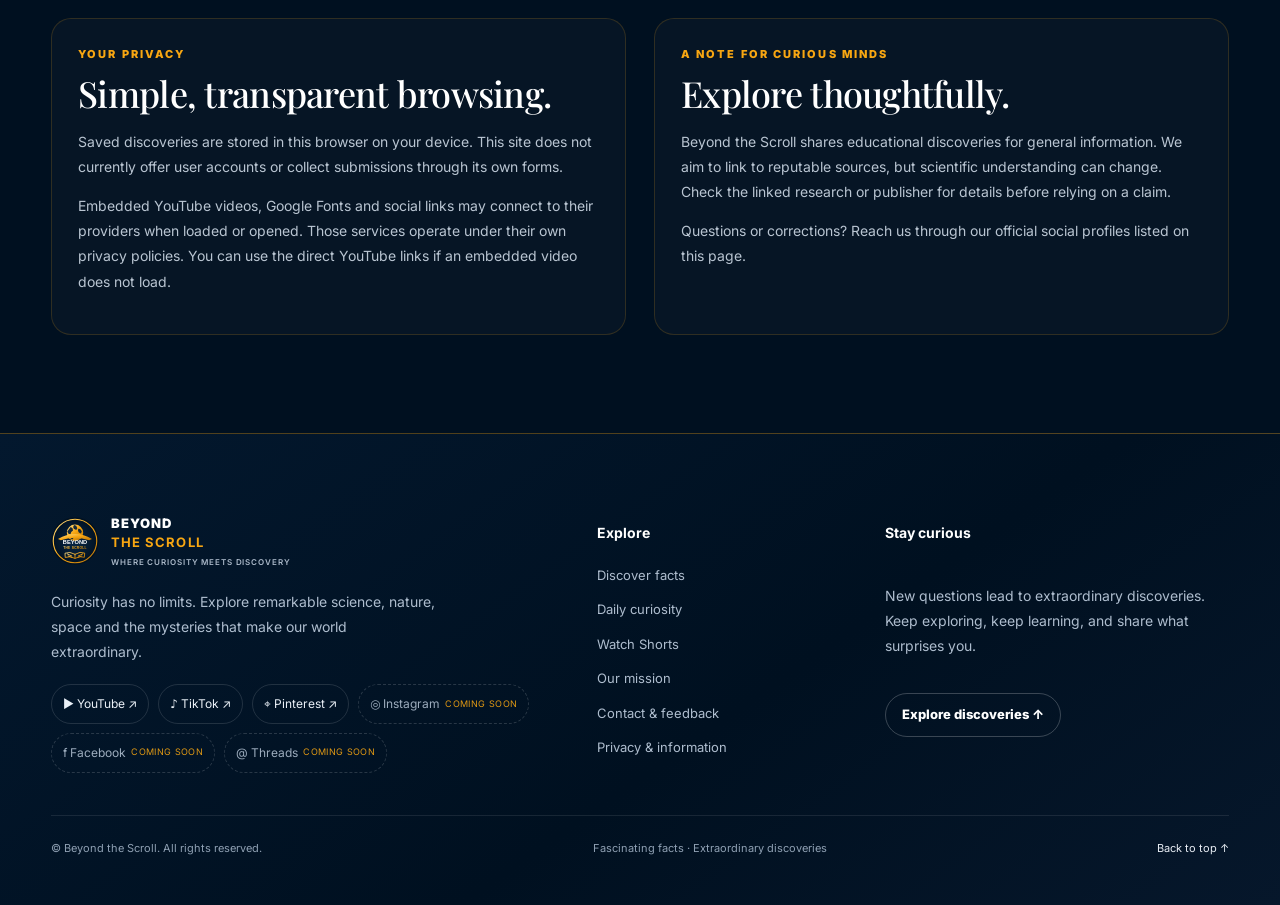
==== commit 338f423b: "Add discovery sharing controls and contact section" ====
--- a/index.html
+++ b/index.html
@@ -25,6 +25,7 @@
   </article>
 </div></div></section>
 <section class="section" id="about"><div class="wrap about-grid"><div><div class="eyebrow">Our mission</div><h2>Go beyond the <span class="gold">scroll.</span></h2><p style="color:#bdc9d6">Beyond the Scroll is a discovery brand for curious minds: science explained simply, nature's most extraordinary abilities, the wonders of space and mysteries approached with evidence and imagination.</p></div><div class="glass-panel"><h3>Stay curious with us</h3><p style="color:#a0aec0">Follow for new short videos and discoveries.</p><div class="socials"><a href="https://www.youtube.com/@DiscoverBeyondScroll" target="_blank" rel="noopener">▶ YouTube</a><a href="https://www.tiktok.com/@beyondthe.scroll" target="_blank" rel="noopener">♪ TikTok</a><a href="https://www.pinterest.com/beyondthescrollofficial/" target="_blank" rel="noopener">⌖ Pinterest</a></div></div></div></section>
+<section class="section" id="contact"><div class="wrap about-grid"><div><div class="eyebrow">Contact & feedback</div><h2>Help curiosity <span class="gold">grow.</span></h2><p style="color:#bdc9d6">Have a correction, a fascinating discovery idea, or feedback about the site? Reach out through one of our official social profiles and include the discovery title so we can find it quickly.</p></div><div class="glass-panel"><h3>Send us your thoughts</h3><p style="color:#a0aec0">Choose a channel to share a question, correction, or suggestion.</p><div class="socials"><a href="https://www.youtube.com/@DiscoverBeyondScroll" target="_blank" rel="noopener noreferrer">YouTube ↗</a><a href="https://www.tiktok.com/@beyondthe.scroll" target="_blank" rel="noopener noreferrer">TikTok ↗</a><a href="https://www.pinterest.com/beyondthescrollofficial/" target="_blank" rel="noopener noreferrer">Pinterest ↗</a></div></div></div></section>
 <section class="section policy-section" id="site-info">
   <div class="wrap policy-grid">
     <article>
@@ -57,7 +58,7 @@
     </div>
     <nav class="footer-links" aria-label="Footer navigation">
       <h3>Explore</h3>
-      <a href="#discover">Discover facts</a><a href="#daily-fact">Daily curiosity</a><a href="#watch">Watch Shorts</a><a href="#about">Our mission</a><a href="#site-info">Privacy & information</a>
+      <a href="#discover">Discover facts</a><a href="#daily-fact">Daily curiosity</a><a href="#watch">Watch Shorts</a><a href="#about">Our mission</a><a href="#contact">Contact & feedback</a><a href="#site-info">Privacy & information</a>
     </nav>
     <div class="footer-note">
       <h3>Stay curious</h3>
@@ -72,7 +73,7 @@
   </div>
 </footer>
 <div id="backdrop" class="drawer-backdrop" aria-hidden="true"></div>
-<aside id="drawer" class="drawer" aria-hidden="true" role="dialog" aria-modal="true" aria-labelledby="drawerTitle"><button id="drawerClose" class="drawer-close" aria-label="Close discovery">✕</button><div class="eyebrow" id="drawerCategory"></div><h2 id="drawerTitle"></h2><div class="meta"><span id="drawerRead"></span><span>Research links included</span></div><div class="card-media" style="margin:20px 0;border-radius:16px"><span class="card-symbol" id="drawerSymbol"></span></div><p id="drawerLead"></p><p id="drawerBody"></p><button id="drawerListen" class="btn" onclick="document.querySelector('#drawer [data-listen]')?.click()">♫ Listen to article</button><details open><summary>Verified sources & further reading</summary><p id="sourceRow" hidden>Source link: <a id="sourceLink" class="gold" target="_blank" rel="noopener noreferrer"><span id="sourceName"></span> ↗</a></p><p>Source links lead to established science or educational publishers. Verify specific claims against the linked source before republication.</p></details><h3>Related discoveries</h3><div id="related"></div></aside>
+<aside id="drawer" class="drawer" aria-hidden="true" role="dialog" aria-modal="true" aria-labelledby="drawerTitle"><button id="drawerClose" class="drawer-close" aria-label="Close discovery">✕</button><div class="eyebrow" id="drawerCategory"></div><h2 id="drawerTitle"></h2><div class="meta"><span id="drawerRead"></span><span>Research links included</span></div><div class="card-media" style="margin:20px 0;border-radius:16px"><span class="card-symbol" id="drawerSymbol"></span></div><p id="drawerLead"></p><p id="drawerBody"></p><button id="drawerListen" class="btn" onclick="document.querySelector('#drawer [data-listen]')?.click()">♫ Listen to article</button><div id="drawerShare" class="drawer-share" aria-label="Share this discovery"><button type="button" class="btn ghost" data-share="copy">⧉ Copy link</button><button type="button" class="btn ghost" data-share="native">↗ Share</button><button type="button" class="btn ghost" data-share="whatsapp">WhatsApp</button></div><details open><summary>Verified sources & further reading</summary><p id="sourceRow" hidden>Source link: <a id="sourceLink" class="gold" target="_blank" rel="noopener noreferrer"><span id="sourceName"></span> ↗</a></p><p>Source links lead to established science or educational publishers. Verify specific claims against the linked source before republication.</p></details><h3>Related discoveries</h3><div id="related"></div></aside>
 <aside id="savedDrawer" class="drawer" aria-hidden="true" role="dialog" aria-modal="true" aria-labelledby="savedHeading"><button id="savedClose" class="drawer-close" aria-label="Close saved discoveries">✕</button><div class="eyebrow">Your personal collection</div><h2 id="savedHeading">Saved discoveries</h2><div id="savedList"></div></aside>
 <aside id="quiz" class="drawer" aria-hidden="true" role="dialog" aria-modal="true" aria-labelledby="quizQuestion"><button id="quizClose" class="drawer-close" aria-label="Close quiz">✕</button><div class="eyebrow" id="quizCount">QUESTION 1 OF 4</div><h2 id="quizQuestion">Test your curiosity</h2><div id="quizOptions" class="quiz-options"></div><p id="quizFeedback" aria-live="polite">Choose an answer.</p><button class="btn" id="quizNext">Next question</button></aside>
 <div id="audioBar" class="audio-bar" role="region" aria-label="Audio narration controls"><button id="audioPlay" aria-label="Pause narration">Ⅱ</button><div class="audio-title" id="audioTitle">Narration<span id="audioStatus">Ready</span></div><label for="speed" class="meta">Speed</label><select id="speed" aria-label="Narration speed"><option value="1">1.0×</option><option value="1.25">1.25×</option><option value="1.5">1.5×</option><option value="2">2.0×</option></select><button id="audioStop" aria-label="Stop narration">■</button></div><div id="toast" class="toast" role="status" aria-live="polite"></div>
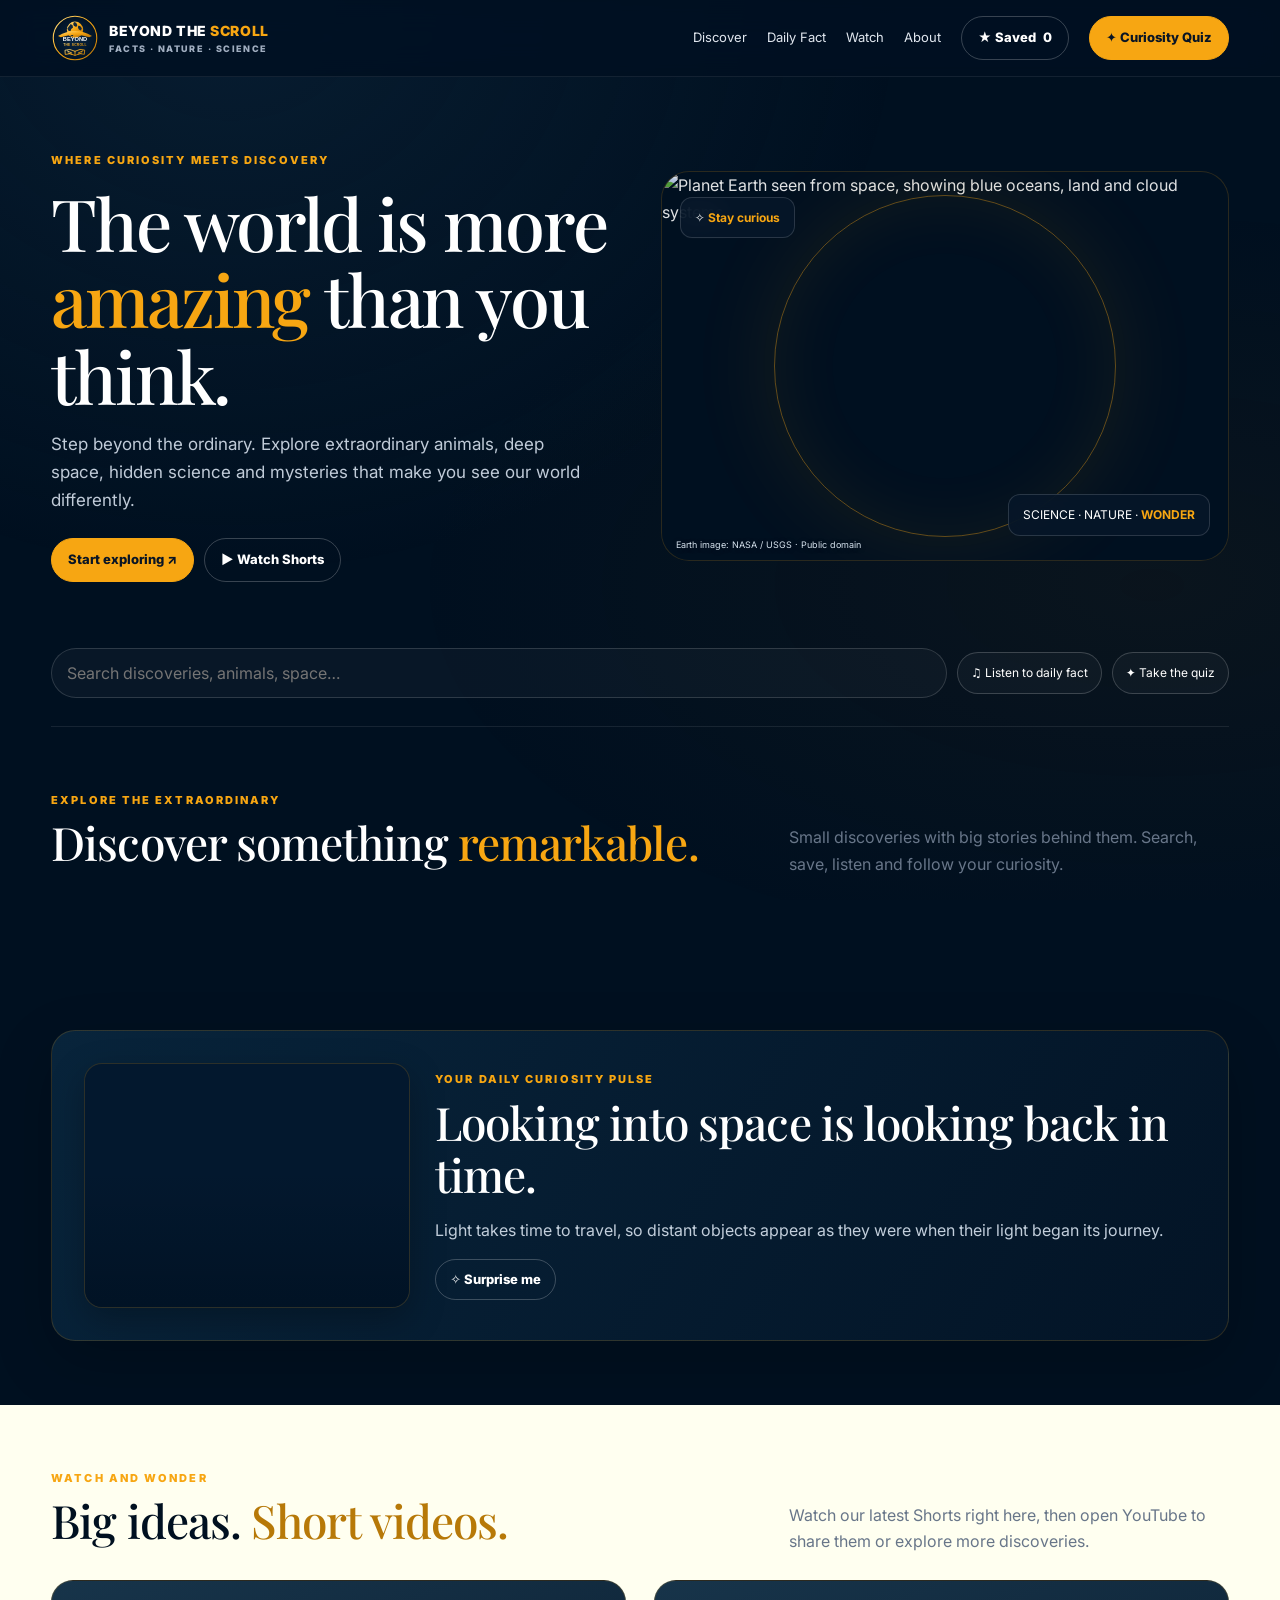
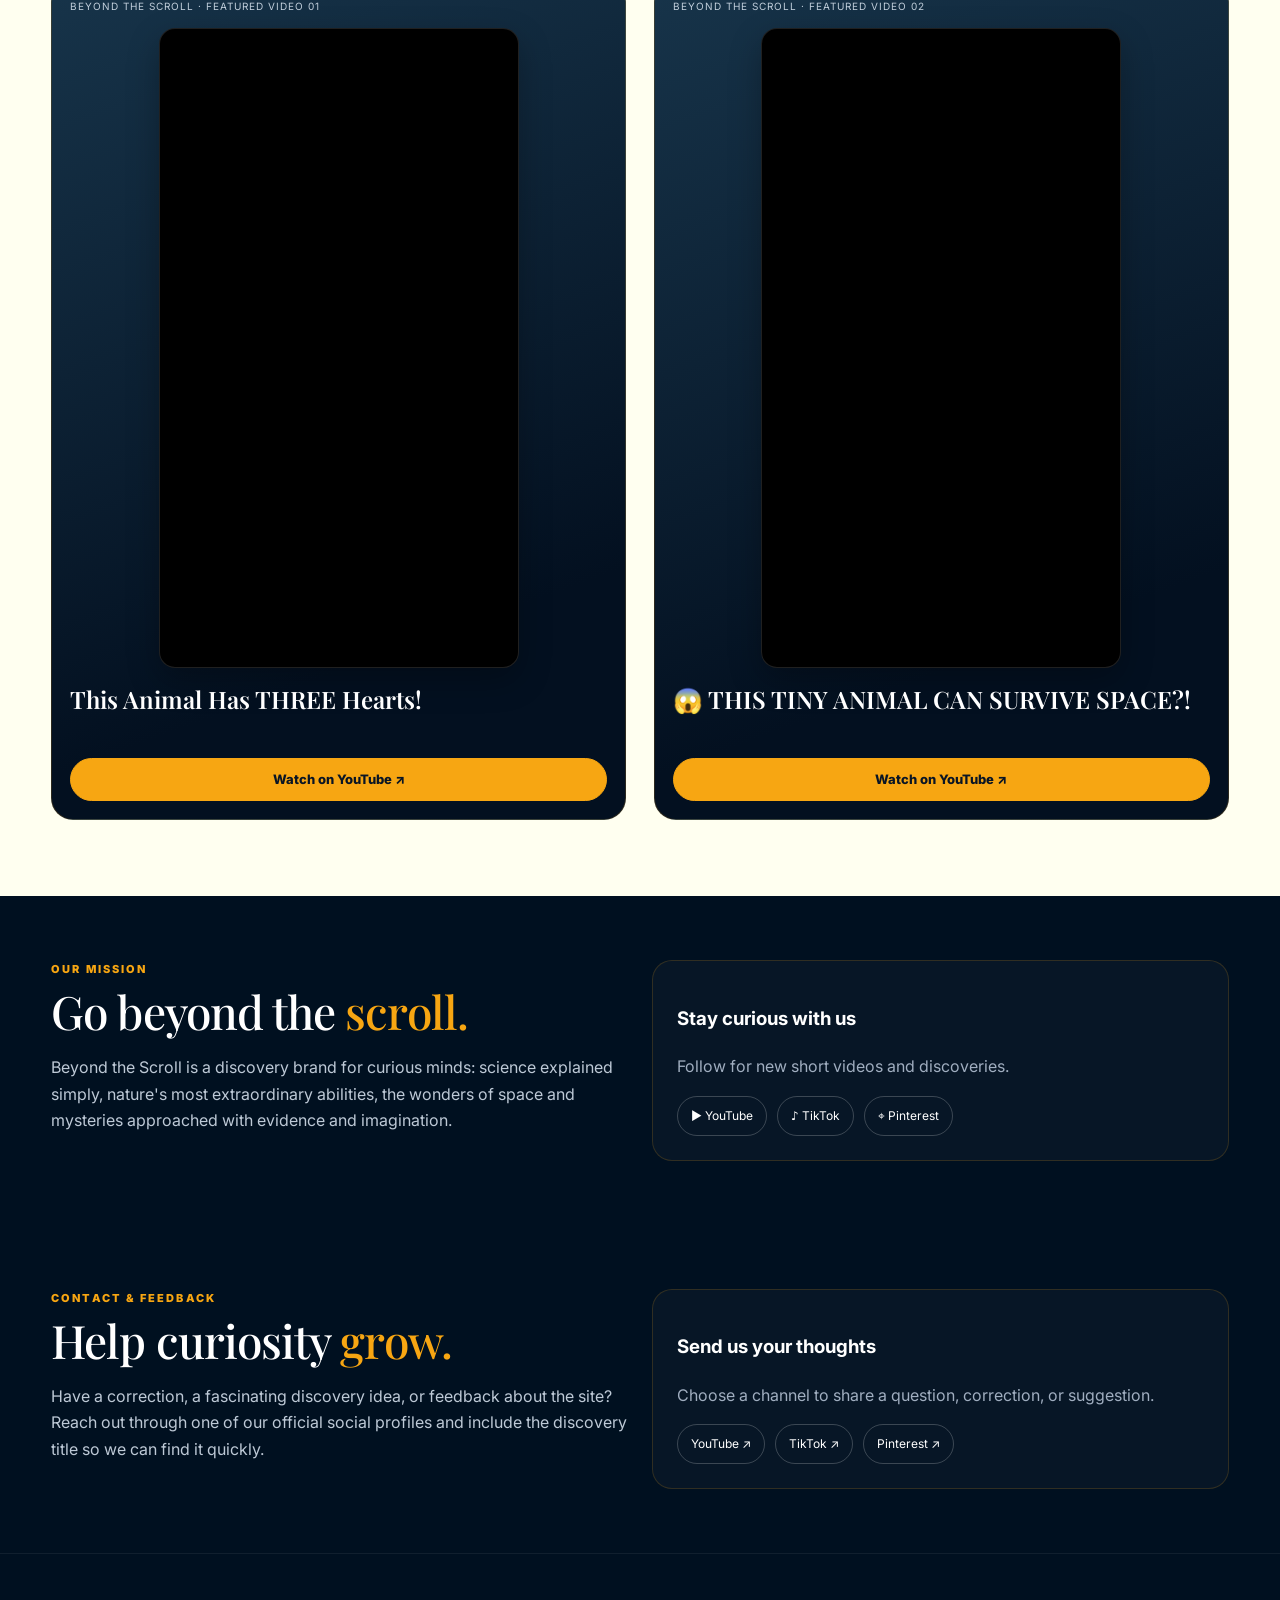
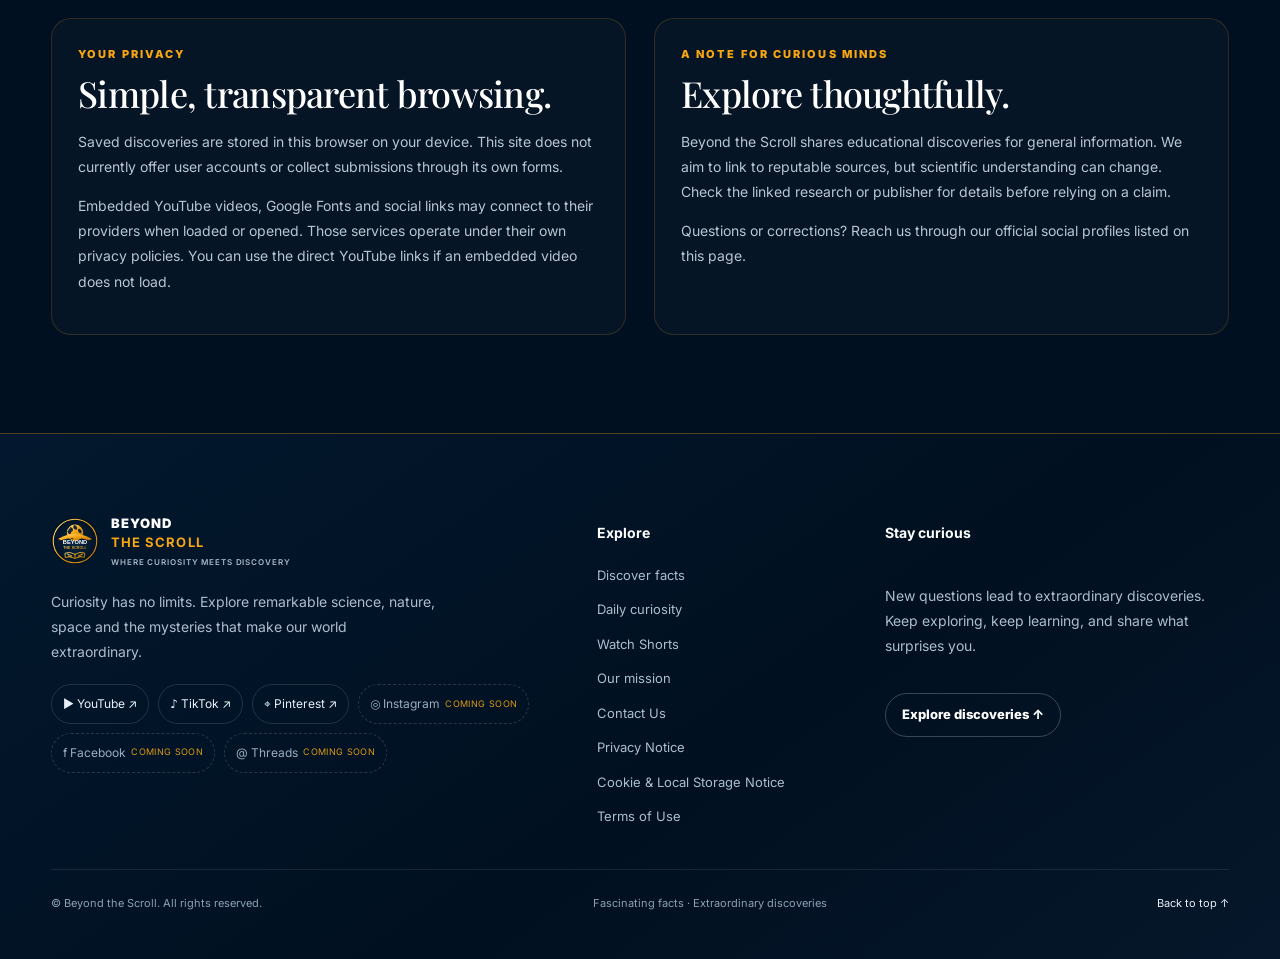
==== commit a982772a: "Link dedicated contact and policy pages from site footer" ====
--- a/index.html
+++ b/index.html
@@ -58,7 +58,7 @@
     </div>
     <nav class="footer-links" aria-label="Footer navigation">
       <h3>Explore</h3>
-      <a href="#discover">Discover facts</a><a href="#daily-fact">Daily curiosity</a><a href="#watch">Watch Shorts</a><a href="#about">Our mission</a><a href="#contact">Contact & feedback</a><a href="#site-info">Privacy & information</a>
+      <a href="#discover">Discover facts</a><a href="#daily-fact">Daily curiosity</a><a href="#watch">Watch Shorts</a><a href="#about">Our mission</a><a href="/contact.html">Contact Us</a><a href="/privacy.html">Privacy Notice</a><a href="/cookies.html">Cookie & Local Storage Notice</a><a href="/terms.html">Terms of Use</a>
     </nav>
     <div class="footer-note">
       <h3>Stay curious</h3>
--- a/styles.css
+++ b/styles.css
@@ -45,3 +45,8 @@
 .featured-videos .video-frame iframe{width:100%;height:100%;display:block;border:0}
 .featured-videos .video-embed-card .btn{align-self:stretch;justify-content:center;margin-top:auto}
 @media(max-width:680px){.featured-videos{grid-template-columns:minmax(0,1fr);gap:22px}.featured-videos .video-embed-card{padding:16px}.featured-videos .video-frame{width:min(100%,340px)}.featured-videos .video-embed-card strong{min-height:0}}
+
+/* Discovery drawer share actions */
+.drawer-share{display:flex;gap:9px;flex-wrap:wrap;margin:14px 0 20px}
+.drawer-share .btn{font-size:12px;padding:9px 13px}
+@media(max-width:420px){.drawer-share{display:grid;grid-template-columns:1fr}.drawer-share .btn{width:100%}}
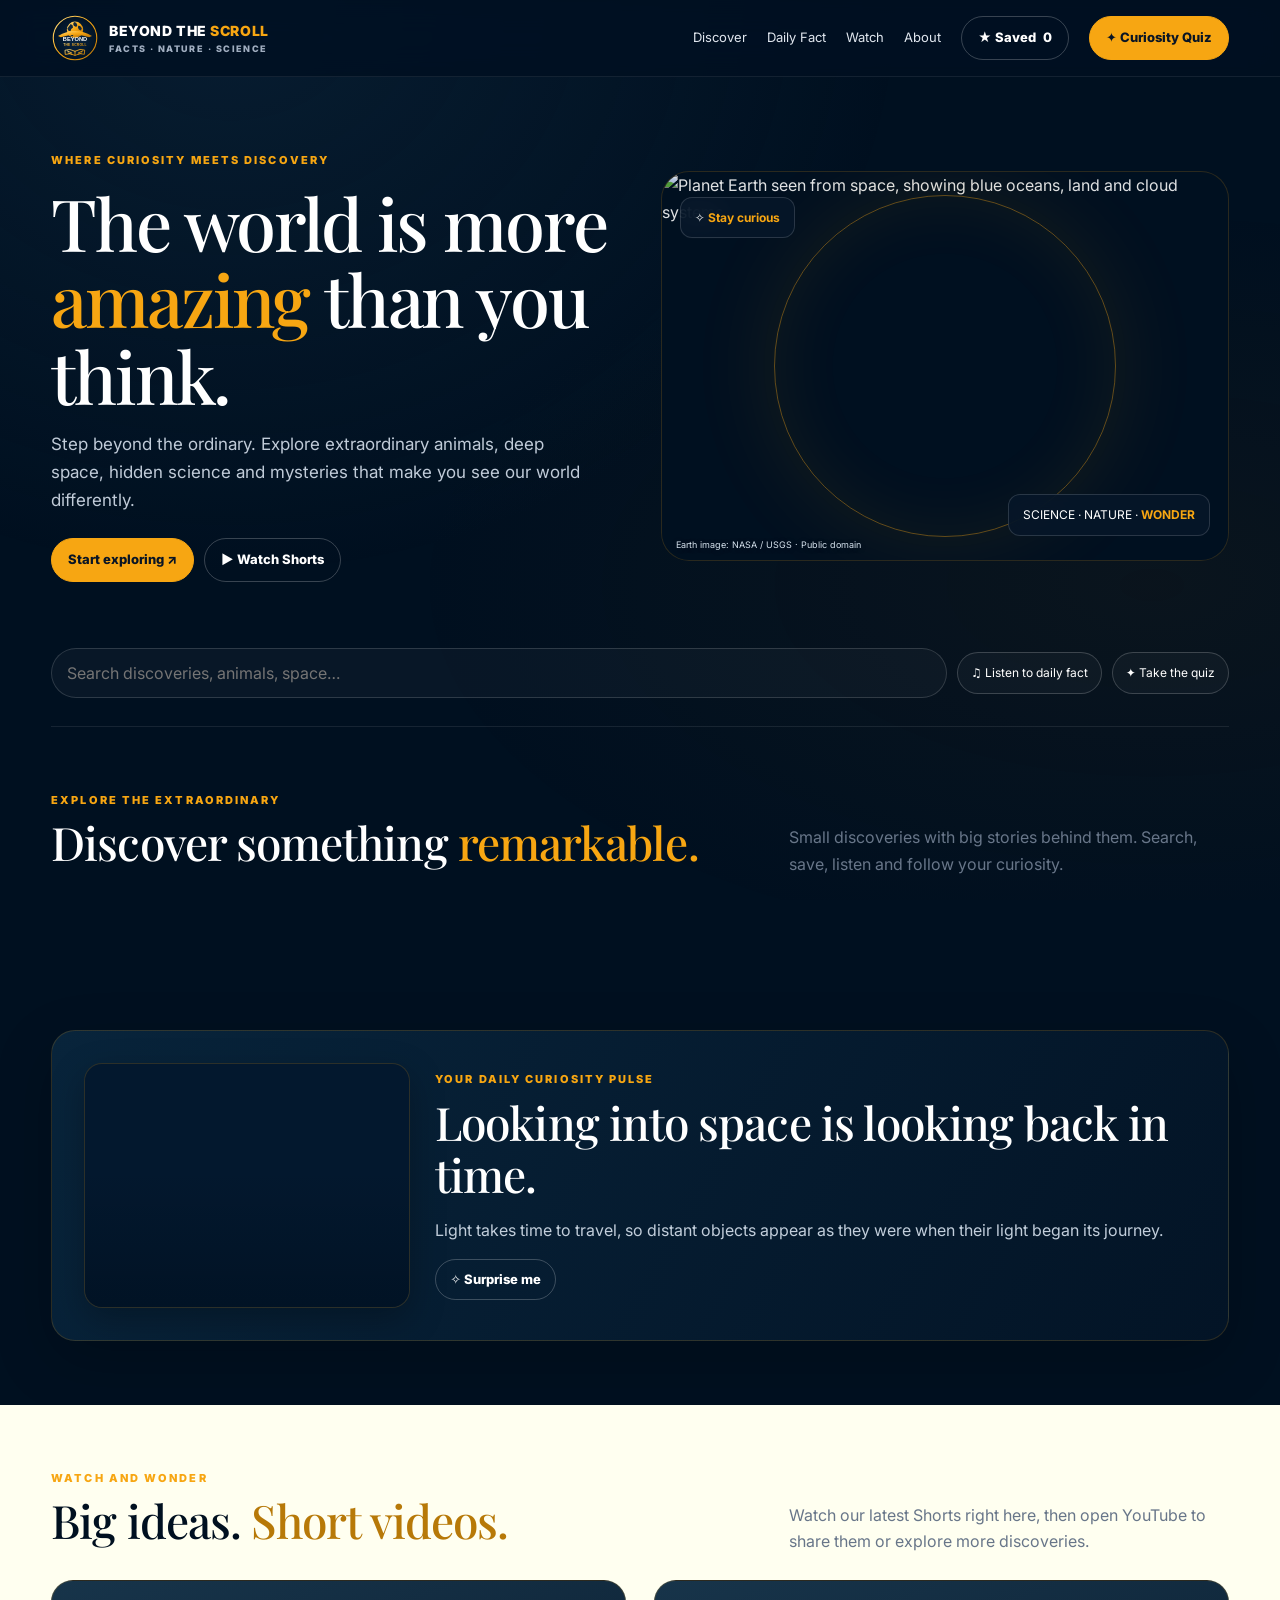
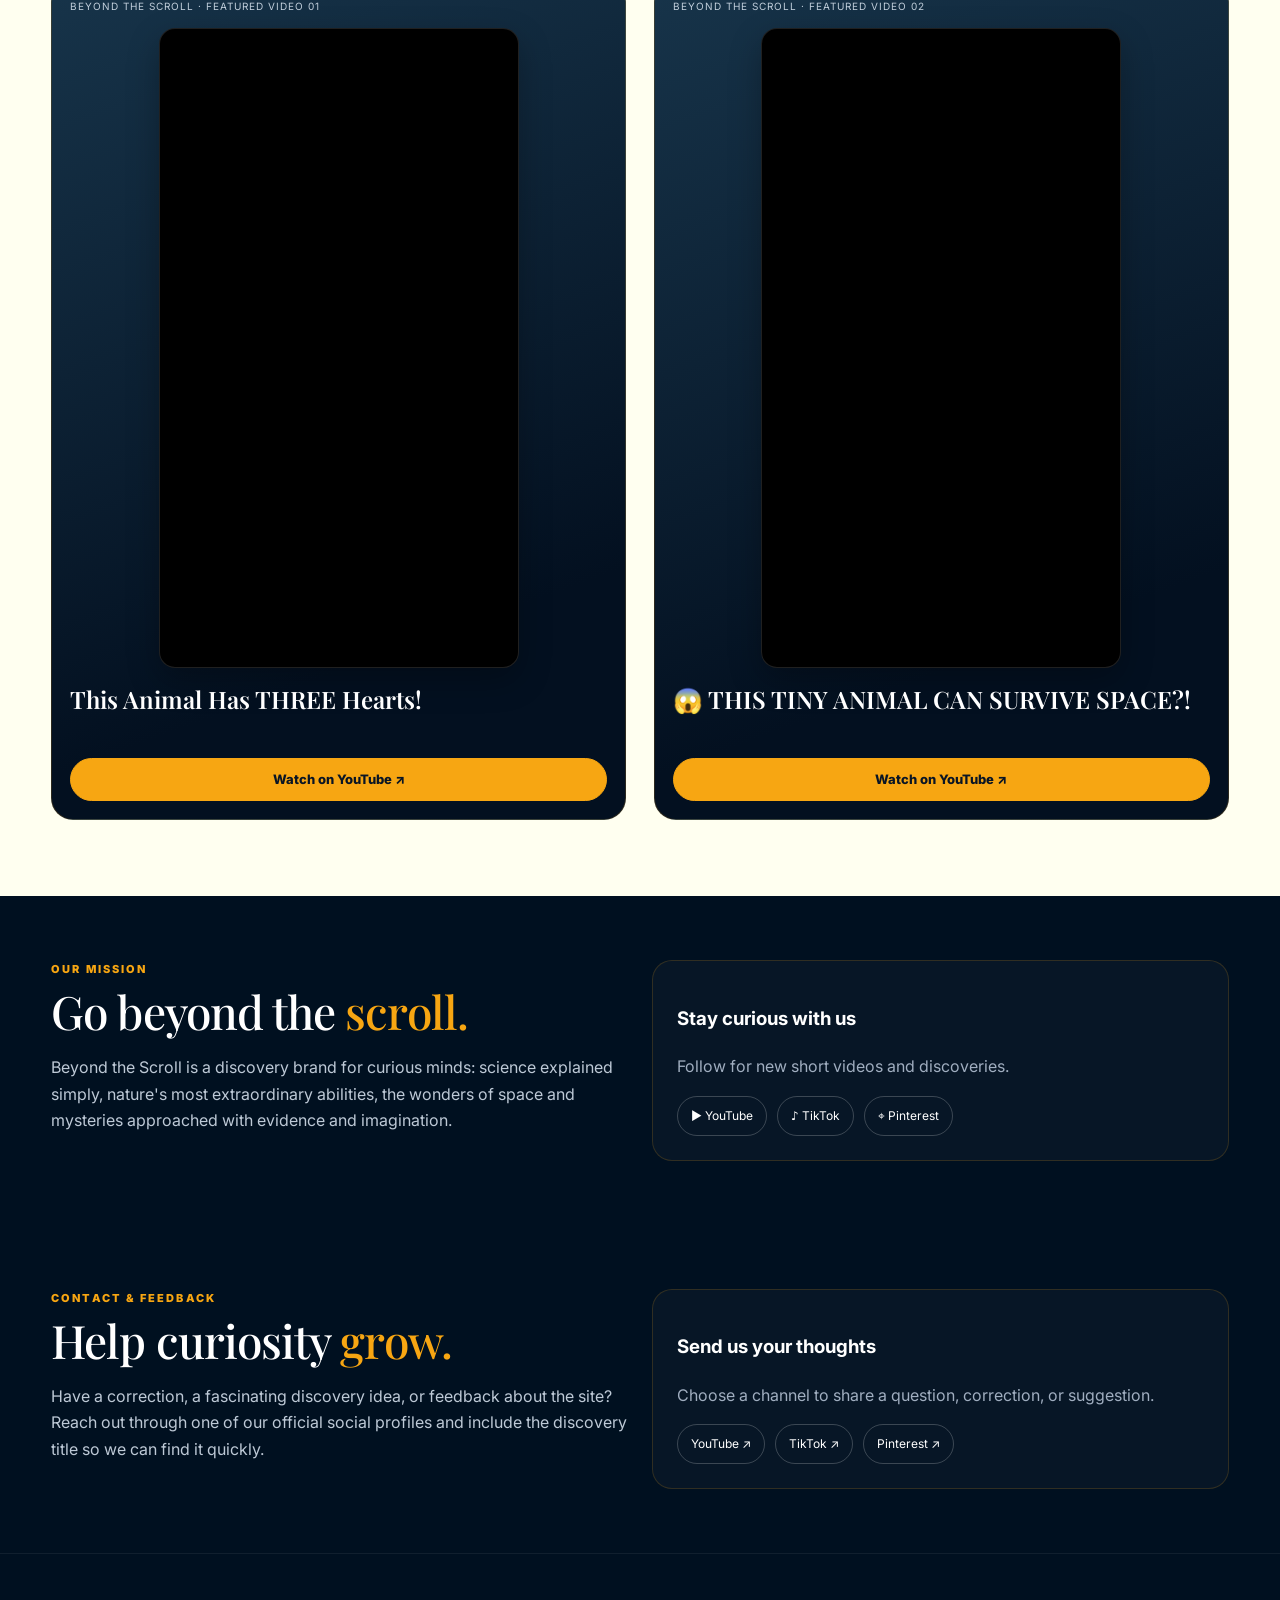
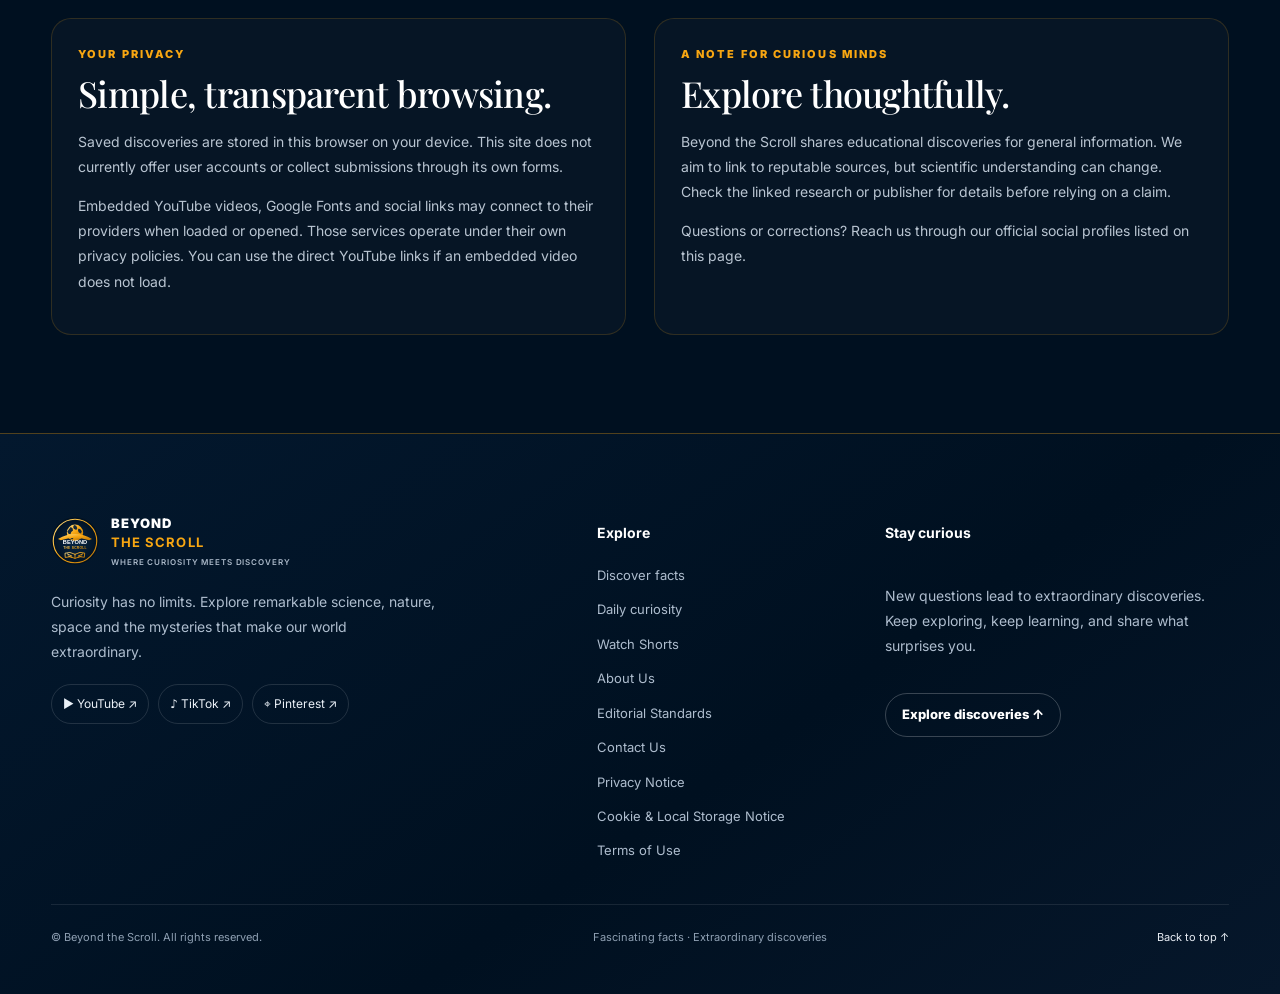
==== commit f9d34c24: "Add About and editorial links and remove unconnected social placeholders" ====
--- a/index.html
+++ b/index.html
@@ -51,14 +51,14 @@
         <a href="https://www.youtube.com/@DiscoverBeyondScroll" target="_blank" rel="noopener noreferrer" aria-label="Beyond the Scroll on YouTube">▶ YouTube ↗</a>
         <a href="https://www.tiktok.com/@beyondthe.scroll" target="_blank" rel="noopener noreferrer" aria-label="Beyond the Scroll on TikTok">♪ TikTok ↗</a>
         <a href="https://www.pinterest.com/beyondthescrollofficial/" target="_blank" rel="noopener noreferrer" aria-label="Beyond the Scroll on Pinterest">⌖ Pinterest ↗</a>
-        <span class="social-coming" title="Official profile link still needs to be connected">◎ Instagram <small>Coming soon</small></span>
-        <span class="social-coming" title="Official profile link still needs to be connected">f Facebook <small>Coming soon</small></span>
-        <span class="social-coming" title="Official profile link still needs to be connected">@ Threads <small>Coming soon</small></span>
+        
+        
+        
       </div>
     </div>
     <nav class="footer-links" aria-label="Footer navigation">
       <h3>Explore</h3>
-      <a href="#discover">Discover facts</a><a href="#daily-fact">Daily curiosity</a><a href="#watch">Watch Shorts</a><a href="#about">Our mission</a><a href="/contact.html">Contact Us</a><a href="/privacy.html">Privacy Notice</a><a href="/cookies.html">Cookie & Local Storage Notice</a><a href="/terms.html">Terms of Use</a>
+      <a href="#discover">Discover facts</a><a href="#daily-fact">Daily curiosity</a><a href="#watch">Watch Shorts</a><a href="/about.html">About Us</a><a href="/editorial-standards.html">Editorial Standards</a><a href="/contact.html">Contact Us</a><a href="/privacy.html">Privacy Notice</a><a href="/cookies.html">Cookie & Local Storage Notice</a><a href="/terms.html">Terms of Use</a>
     </nav>
     <div class="footer-note">
       <h3>Stay curious</h3>
